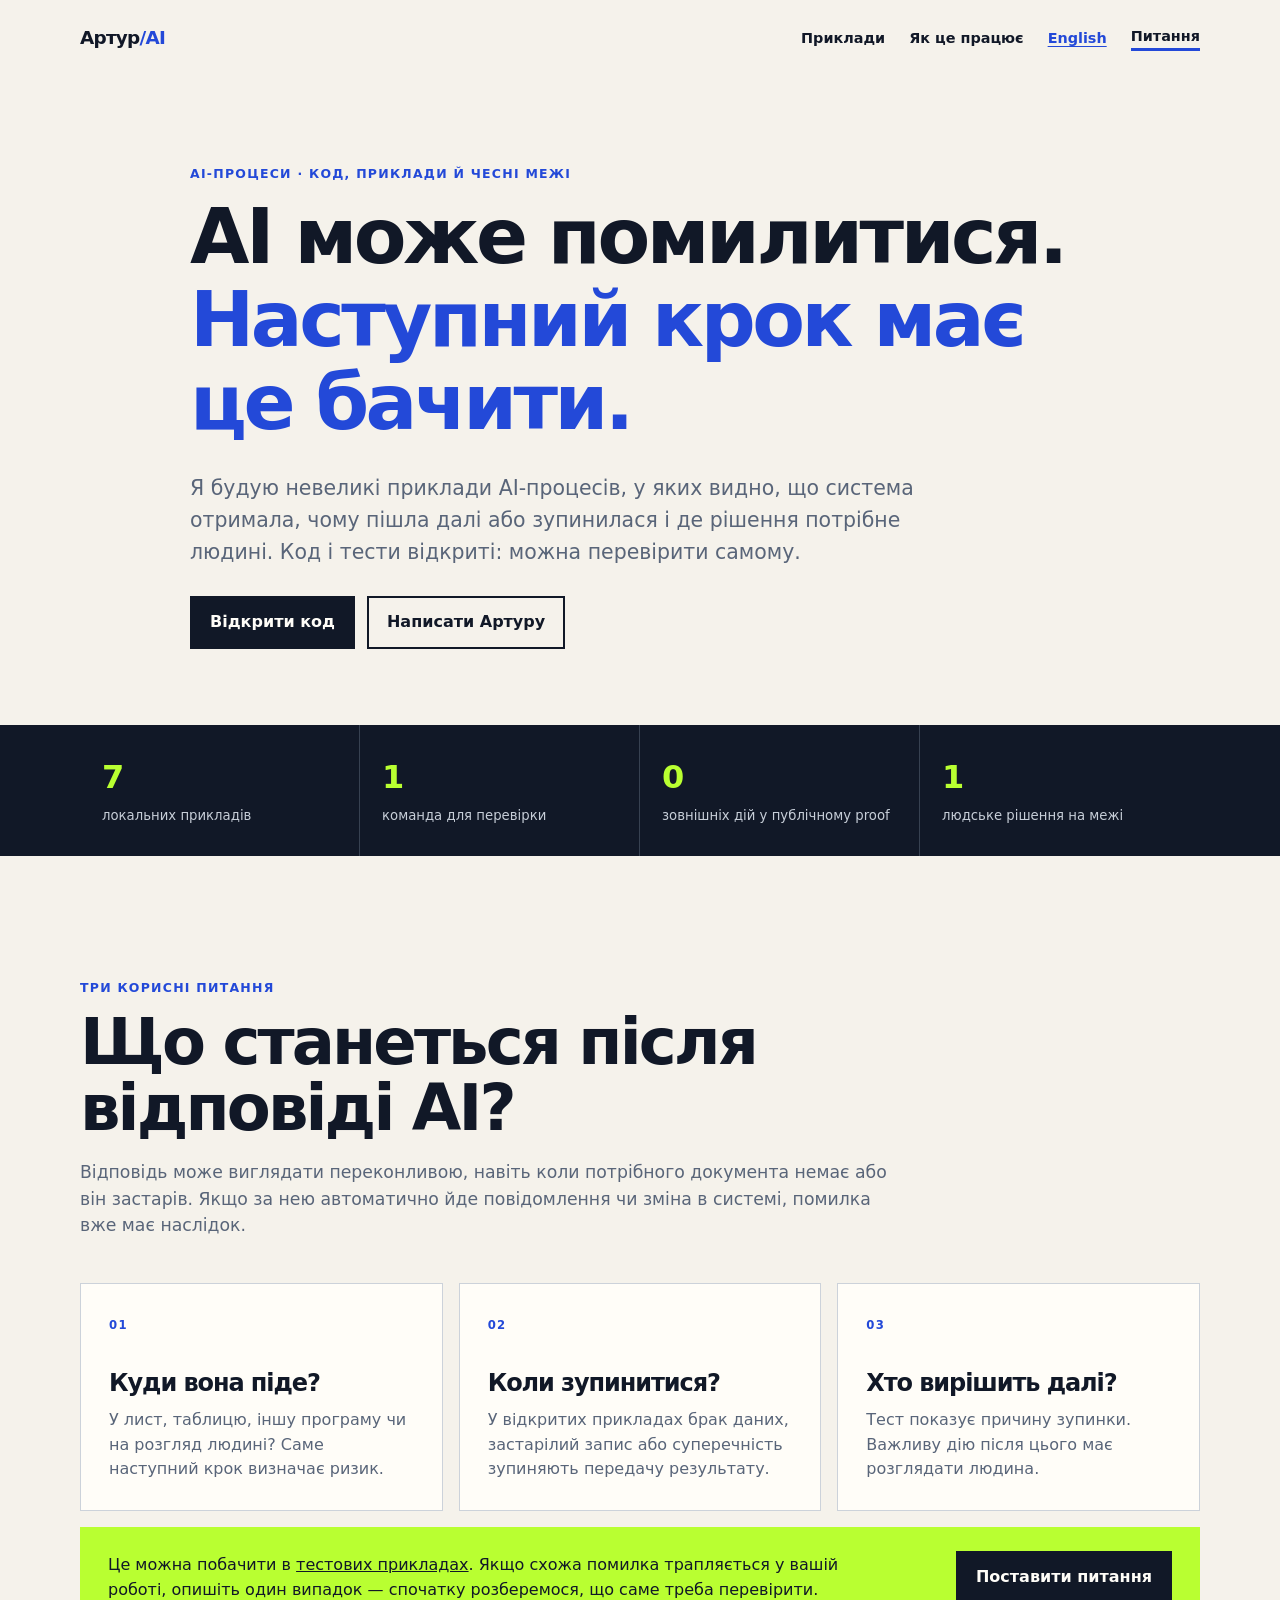
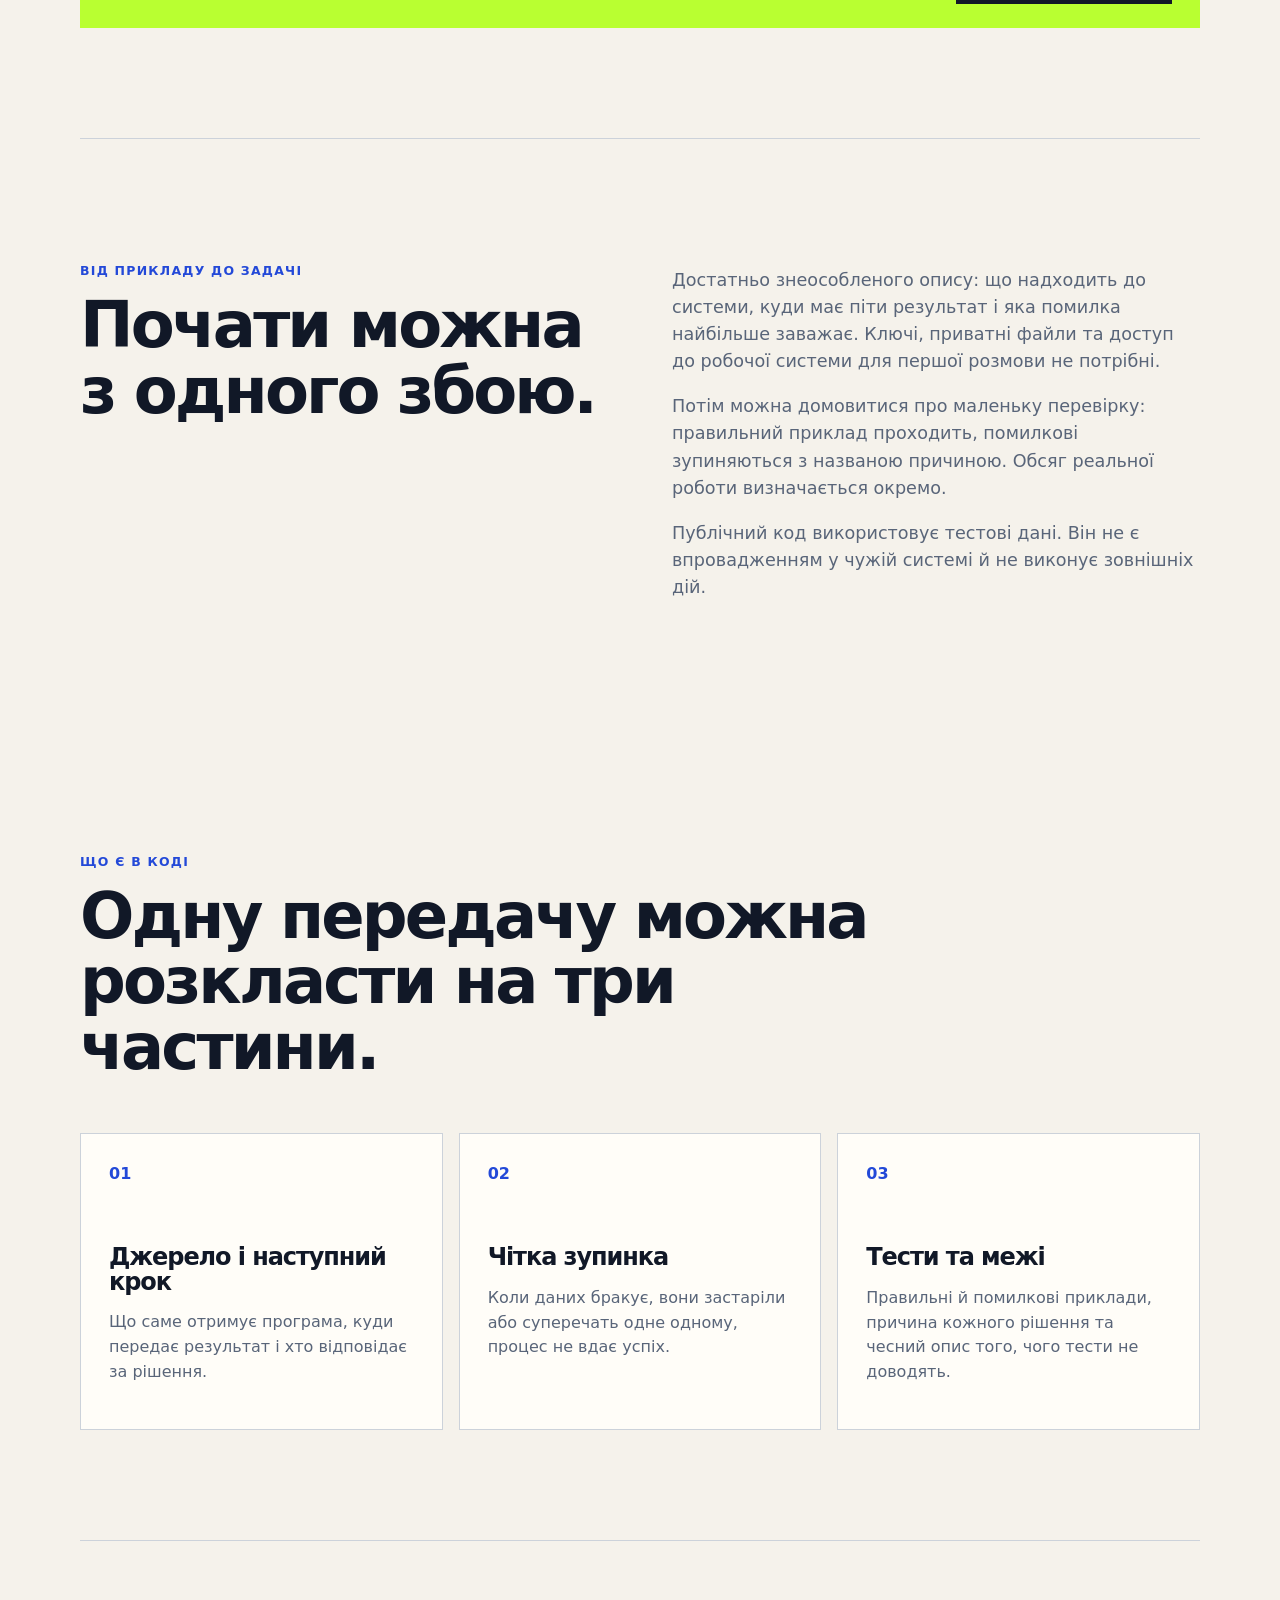
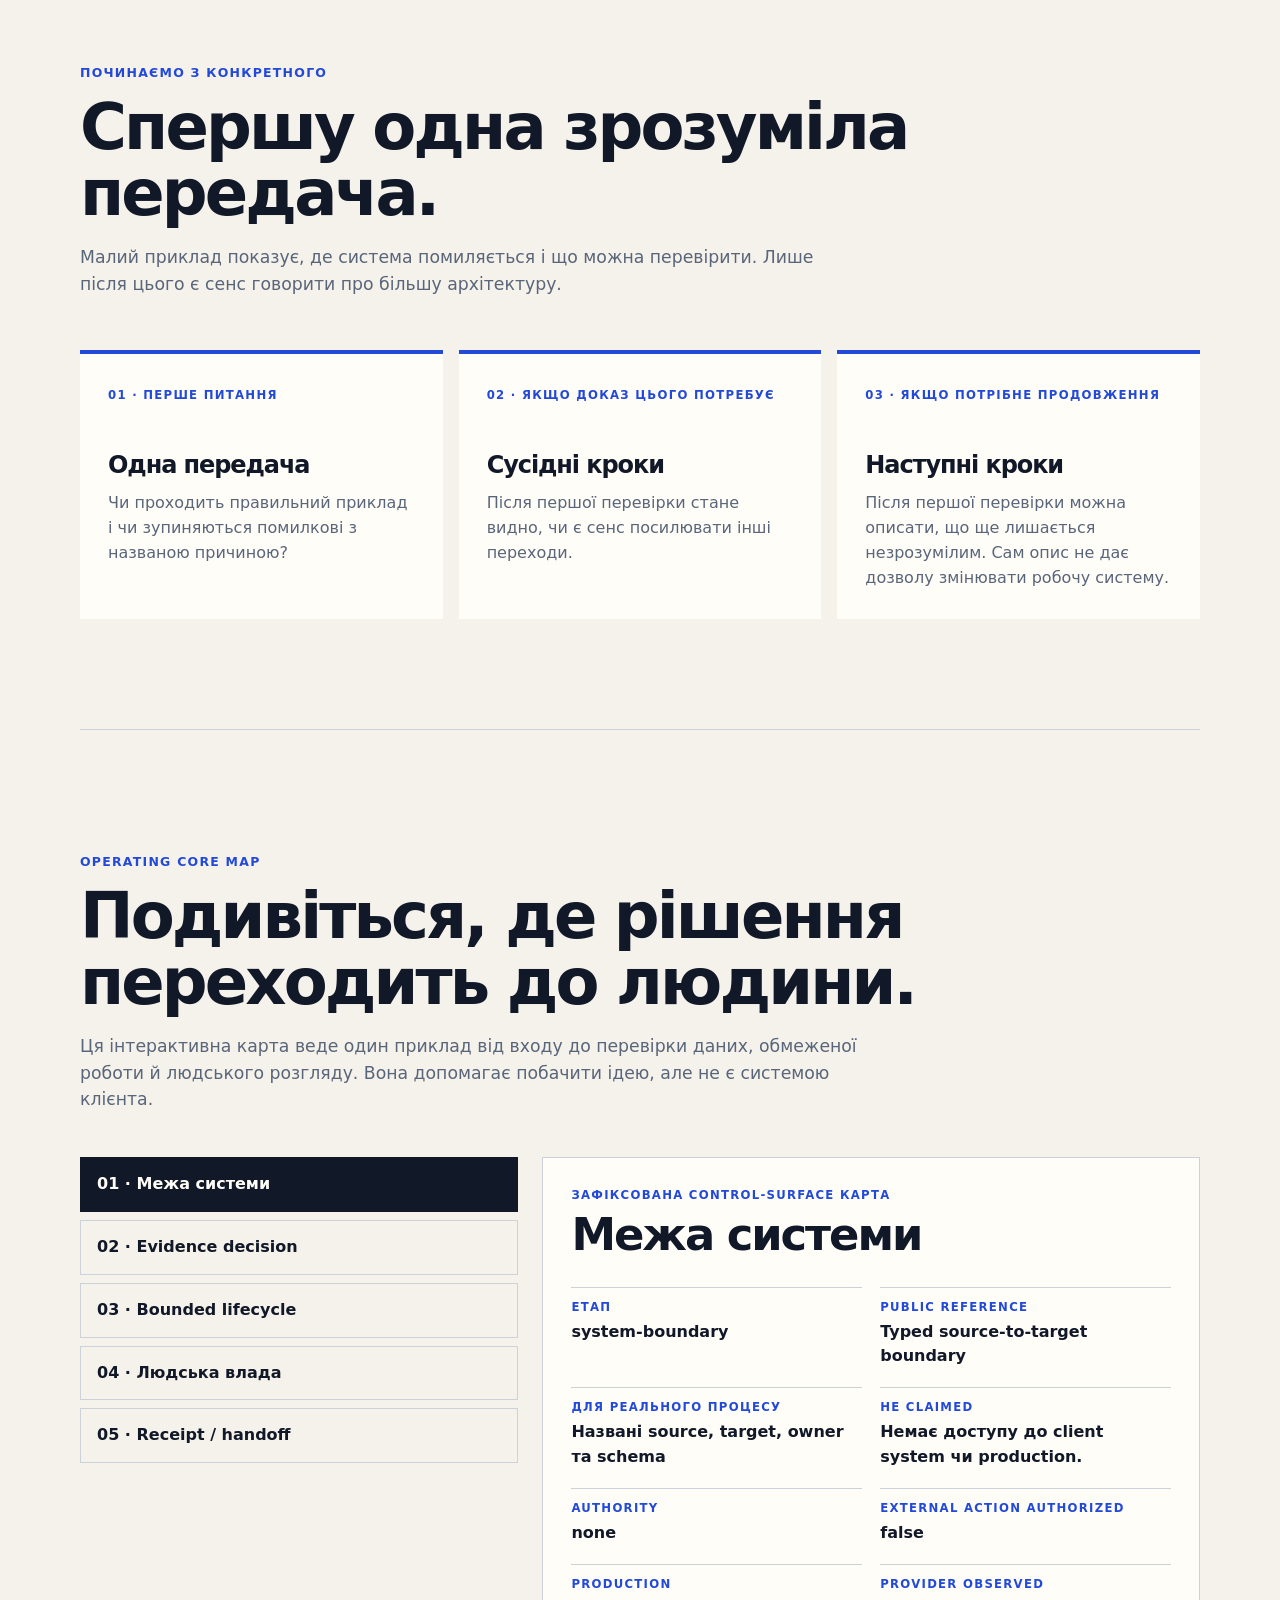
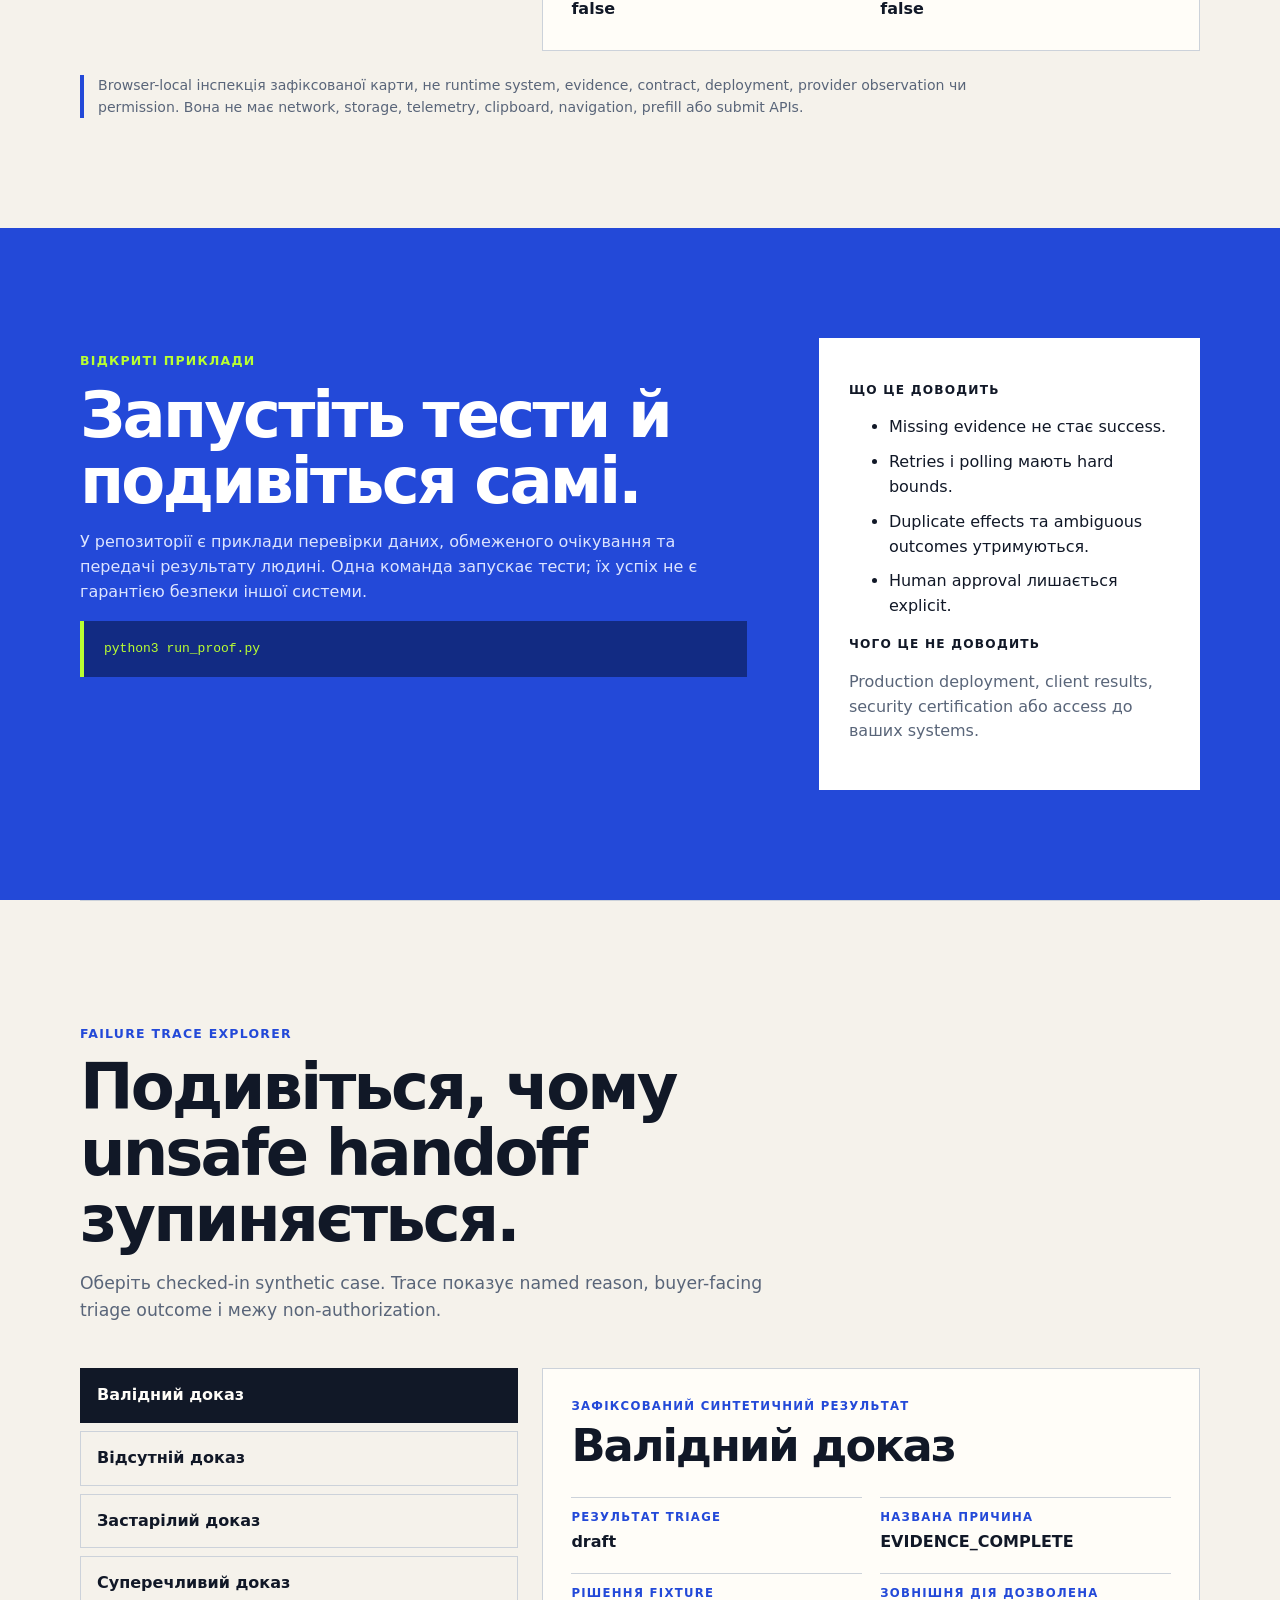
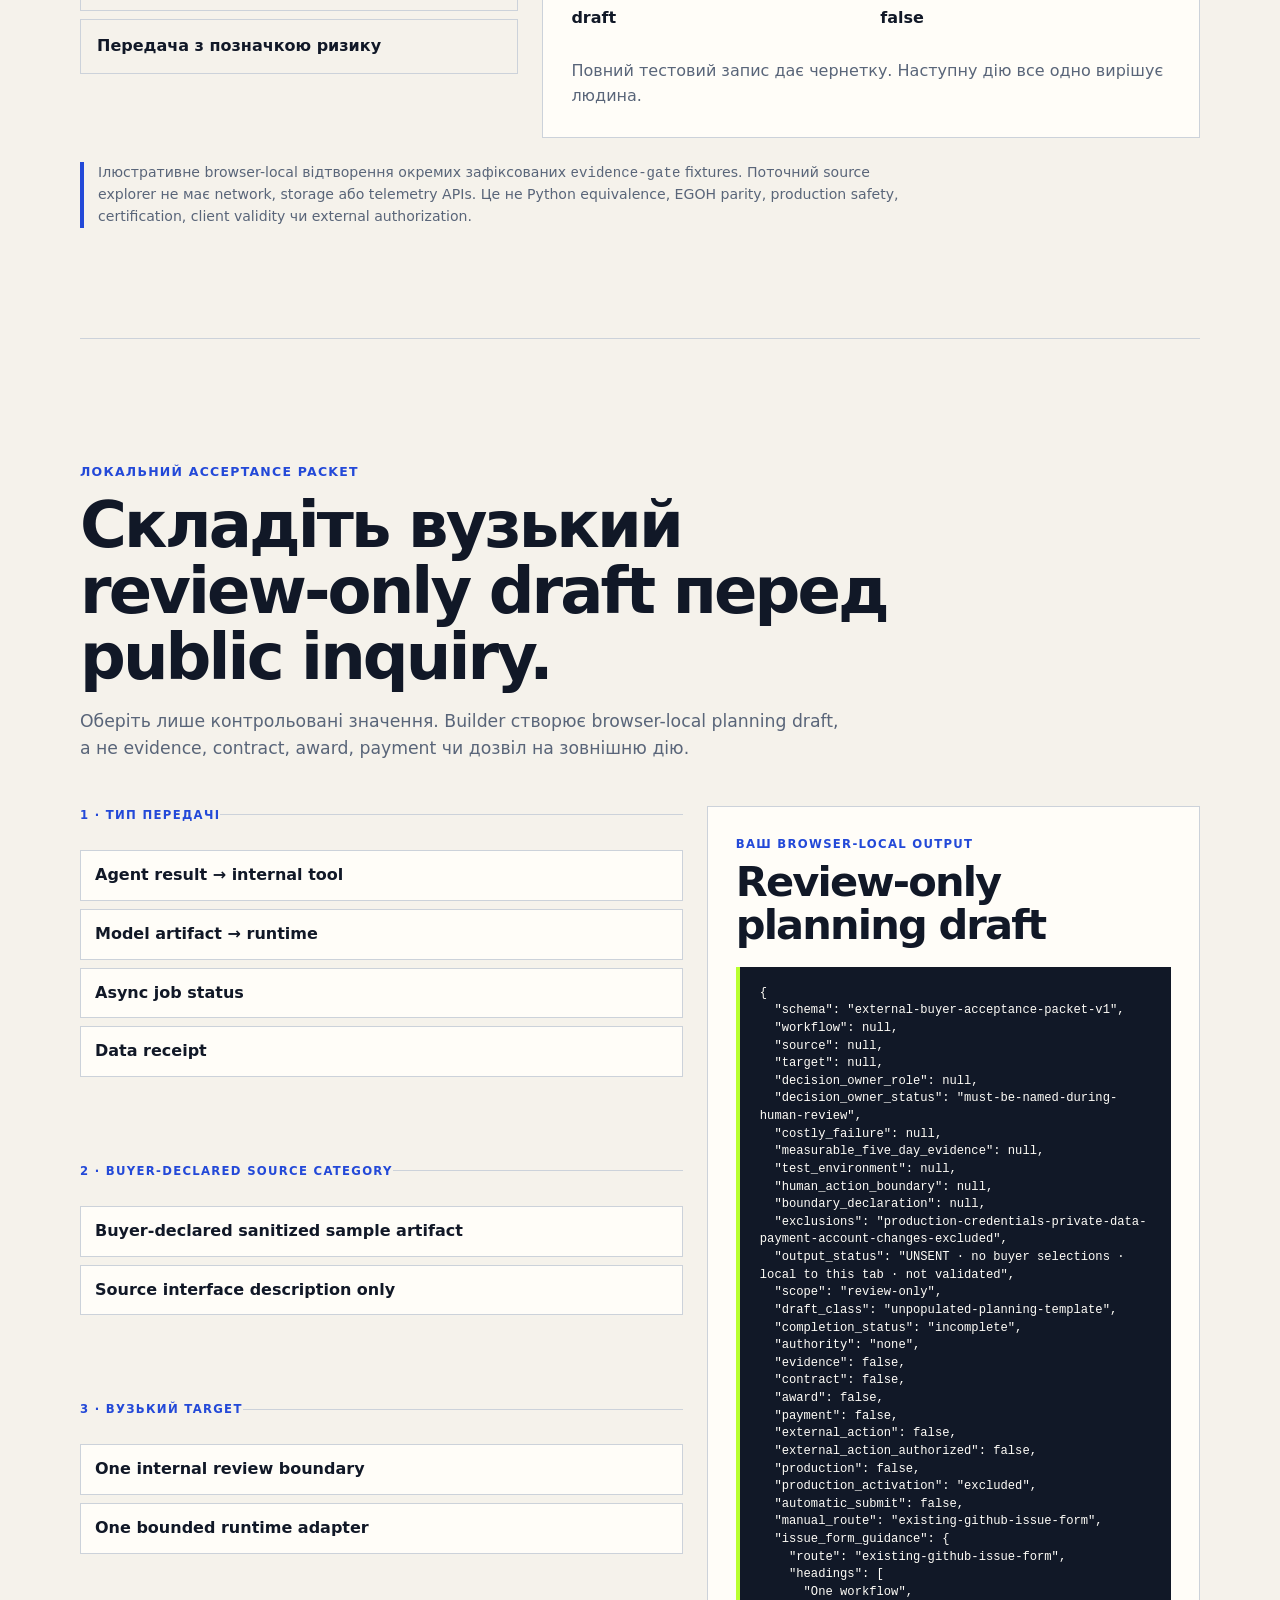
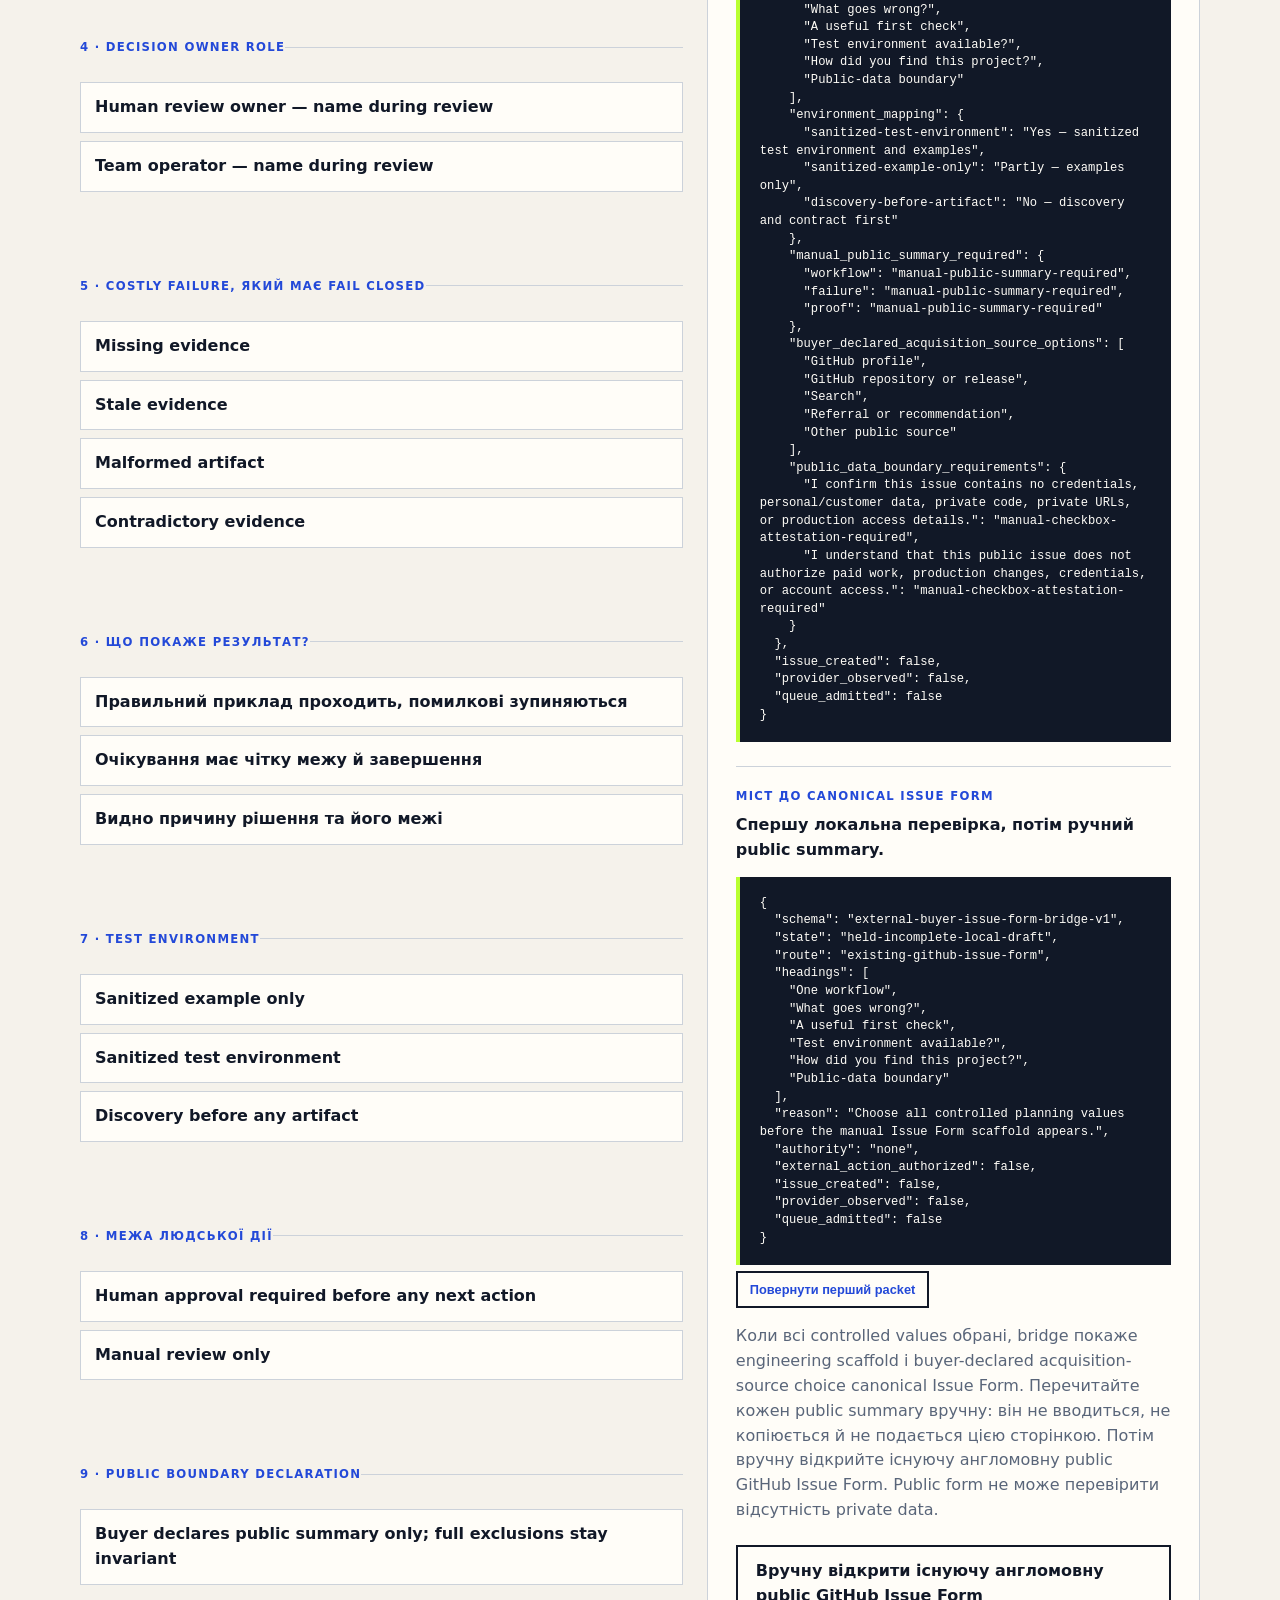
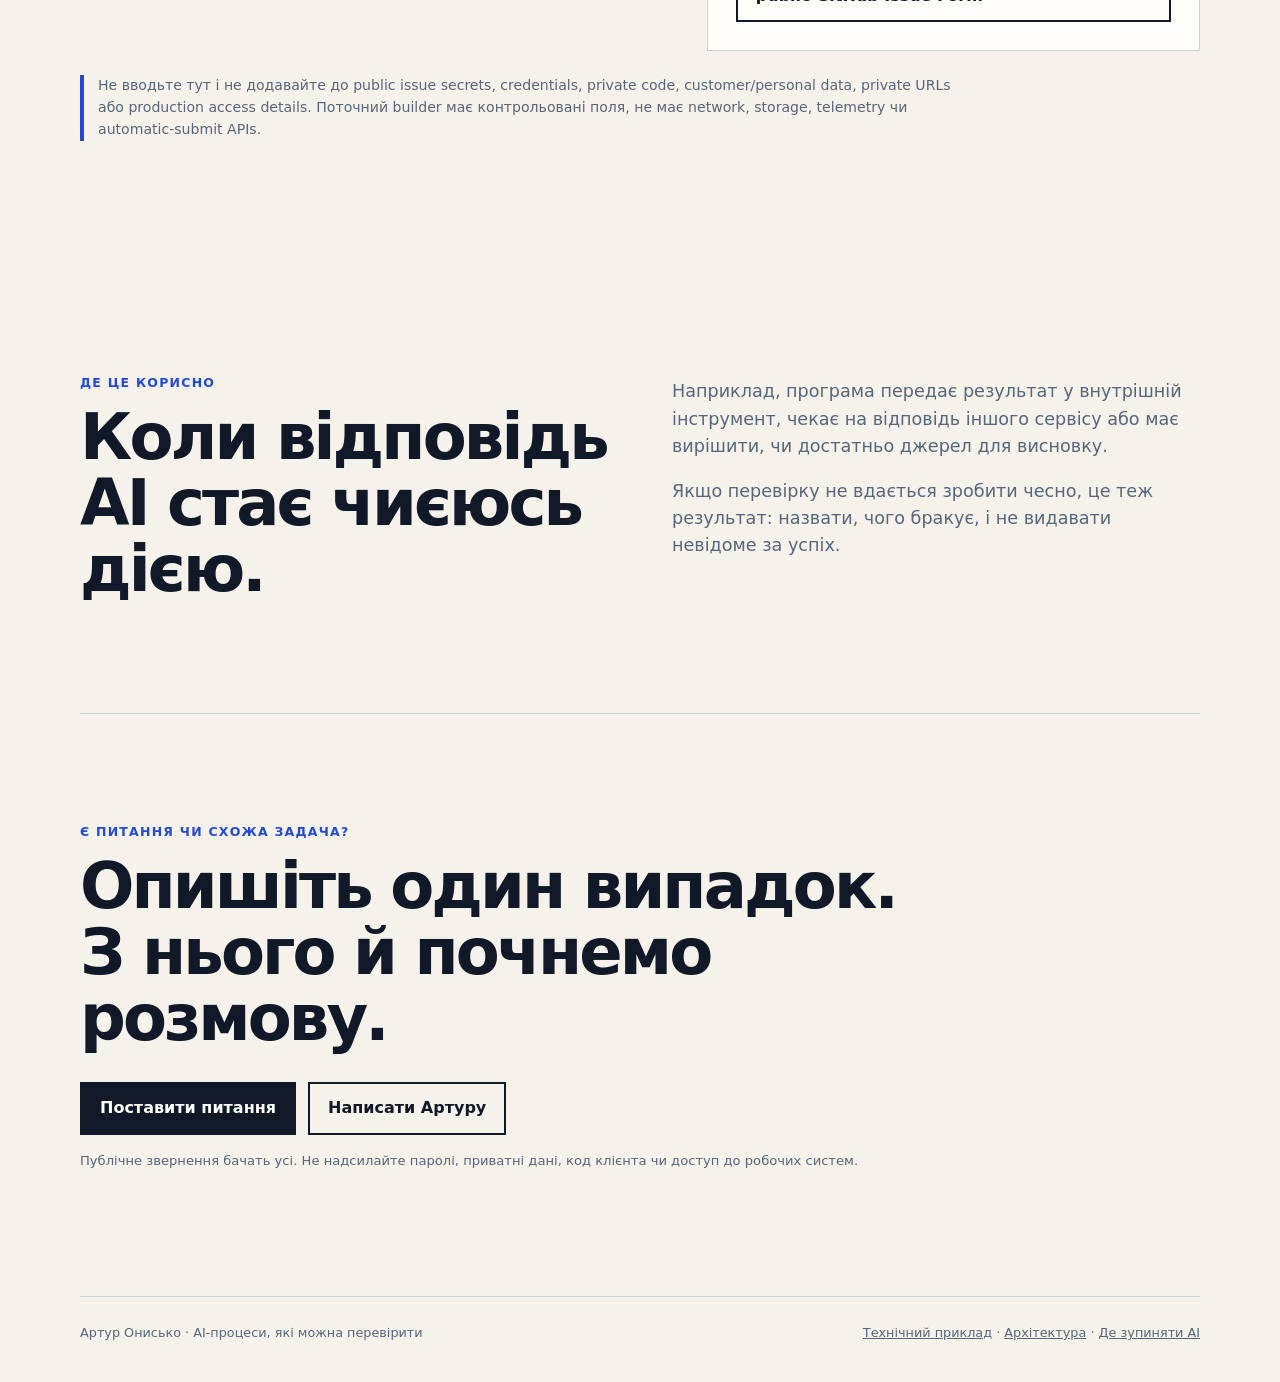
==== docs/index.html @ 74b75581 "Write the Ukrainian landing page for people" ====
<!doctype html>
<html lang="uk">
<head>
  <meta charset="utf-8">
  <meta name="viewport" content="width=device-width, initial-scale=1">
  <meta name="description" content="Відкриті приклади AI-процесів, які зупиняються на неповних даних і залишають важливе рішення людині.">
  <title>AI-процеси, які можна перевірити — Артур Онисько</title>
  <link rel="canonical" href="https://diadkoshmek.github.io/evidence-gated-agent-workflows/">
  <link rel="alternate" hreflang="uk" href="https://diadkoshmek.github.io/evidence-gated-agent-workflows/">
  <link rel="alternate" hreflang="en" href="https://diadkoshmek.github.io/evidence-gated-agent-workflows/en.html">
  <link rel="alternate" hreflang="x-default" href="https://diadkoshmek.github.io/evidence-gated-agent-workflows/en.html">
  <meta property="og:type" content="website">
  <meta property="og:site_name" content="Артур Онисько · нотатки про AI-процеси">
  <meta property="og:title" content="AI-процеси, які можна перевірити — Артур Онисько">
  <meta property="og:description" content="Відкриті приклади AI-процесів, які зупиняються на неповних даних і залишають важливе рішення людині.">
  <meta property="og:url" content="https://diadkoshmek.github.io/evidence-gated-agent-workflows/">
  <meta name="twitter:card" content="summary">
  <meta name="twitter:title" content="AI-процеси, які можна перевірити — Артур Онисько">
  <meta name="twitter:description" content="Відкриті приклади AI-процесів, які зупиняються на неповних даних і залишають важливе рішення людині.">
  <script type="application/ld+json">{"@context":"https://schema.org","@type":"WebPage","name":"AI-процеси, які можна перевірити","description":"Відкриті приклади AI-процесів, які зупиняються на неповних даних і залишають важливе рішення людині.","url":"https://diadkoshmek.github.io/evidence-gated-agent-workflows/","inLanguage":"uk","author":{"@type":"Person","name":"DiadkoShmek"}}</script>
  <link rel="stylesheet" href="styles.css">
  <script src="proof-experience.js" defer></script>
  <script src="intake-experience.js" defer></script>
  <script src="operating-core-experience.js" defer></script>
</head>
<body>
  <header class="nav shell">
    <a class="mark" href="#top" aria-label="На початок">Артур<span>/AI</span></a>
    <nav aria-label="Основна навігація">
      <a href="#proof">Приклади</a>
      <a href="architecture.html">Як це працює</a>
      <a class="language-link" href="en.html" lang="en">English</a>
      <a class="nav-cta" href="https://github.com/DiadkoShmek/evidence-gated-agent-workflows/issues/new?template=client-inquiry.yml">Питання</a>
    </nav>
  </header>

  <main id="top">
    <section class="hero shell">
      <p class="eyebrow">AI-процеси · код, приклади й чесні межі</p>
      <h1>AI може помилитися.<br><em>Наступний крок має це бачити.</em></h1>
      <p class="lede">Я будую невеликі приклади AI-процесів, у яких видно, що система отримала, чому пішла далі або зупинилася і де рішення потрібне людині. Код і тести відкриті: можна перевірити самому.</p>
      <div class="actions">
        <a class="button primary" href="https://github.com/DiadkoShmek/evidence-gated-agent-workflows">Відкрити код</a>
        <a class="button secondary" href="mailto:207617272+DiadkoShmek@users.noreply.github.com?subject=One%20broken%20AI%20handoff">Написати Артуру</a>
      </div>
    </section>

    <section class="signal">
      <div class="shell signal-grid">
        <div><strong>7</strong><span>локальних прикладів</span></div>
        <div><strong>1</strong><span>команда для перевірки</span></div>
        <div><strong>0</strong><span>зовнішніх дій у публічному proof</span></div>
        <div><strong>1</strong><span>людське рішення на межі</span></div>
      </div>
    </section>

    <section class="section shell decision-section" aria-labelledby="decision-title">
      <div class="decision-heading">
        <p class="eyebrow">Три корисні питання</p>
        <h2 id="decision-title">Що станеться після відповіді AI?</h2>
        <p>Відповідь може виглядати переконливою, навіть коли потрібного документа немає або він застарів. Якщо за нею автоматично йде повідомлення чи зміна в системі, помилка вже має наслідок.</p>
      </div>
      <div class="decision-grid">
        <article><span>01</span><h3>Куди вона піде?</h3><p>У лист, таблицю, іншу програму чи на розгляд людині? Саме наступний крок визначає ризик.</p></article>
        <article><span>02</span><h3>Коли зупинитися?</h3><p>У відкритих прикладах брак даних, застарілий запис або суперечність зупиняють передачу результату.</p></article>
        <article><span>03</span><h3>Хто вирішить далі?</h3><p>Тест показує причину зупинки. Важливу дію після цього має розглядати людина.</p></article>
      </div>
      <div class="decision-offer">
        <p>Це можна побачити в <a href="#proof">тестових прикладах</a>. Якщо схожа помилка трапляється у вашій роботі, опишіть один випадок — спочатку розберемося, що саме треба перевірити.</p>
        <a class="button primary" href="https://github.com/DiadkoShmek/evidence-gated-agent-workflows/issues/new?template=client-inquiry.yml">Поставити питання</a>
      </div>
    </section>

    <section class="section shell fit">
      <div><p class="eyebrow">Від прикладу до задачі</p><h2>Почати можна з одного збою.</h2></div>
      <div class="fit-copy">
        <p>Достатньо знеособленого опису: що надходить до системи, куди має піти результат і яка помилка найбільше заважає. Ключі, приватні файли та доступ до робочої системи для першої розмови не потрібні.</p>
        <p>Потім можна домовитися про маленьку перевірку: правильний приклад проходить, помилкові зупиняються з названою причиною. Обсяг реальної роботи визначається окремо.</p>
        <p>Публічний код використовує тестові дані. Він не є впровадженням у чужій системі й не виконує зовнішніх дій.</p>
      </div>
    </section>

    <section id="deliverables" class="section shell">
      <p class="eyebrow">Що є в коді</p><h2>Одну передачу можна розкласти на три частини.</h2>
      <div class="cards">
        <article><span>01</span><h3>Джерело і наступний крок</h3><p>Що саме отримує програма, куди передає результат і хто відповідає за рішення.</p></article>
        <article><span>02</span><h3>Чітка зупинка</h3><p>Коли даних бракує, вони застаріли або суперечать одне одному, процес не вдає успіх.</p></article>
        <article><span>03</span><h3>Тести та межі</h3><p>Правильні й помилкові приклади, причина кожного рішення та чесний опис того, чого тести не доводять.</p></article>
      </div>
    </section>

    <section class="section shell progression" aria-labelledby="progression-title">
      <div class="progression-heading"><p class="eyebrow">Починаємо з конкретного</p><h2 id="progression-title">Спершу одна зрозуміла передача.</h2><p>Малий приклад показує, де система помиляється і що можна перевірити. Лише після цього є сенс говорити про більшу архітектуру.</p></div>
      <ol class="progression-steps">
        <li><span>01 · перше питання</span><h3>Одна передача</h3><p>Чи проходить правильний приклад і чи зупиняються помилкові з названою причиною?</p></li>
        <li><span>02 · якщо доказ цього потребує</span><h3>Сусідні кроки</h3><p>Після першої перевірки стане видно, чи є сенс посилювати інші переходи.</p></li>
        <li><span>03 · якщо потрібне продовження</span><h3>Наступні кроки</h3><p>Після першої перевірки можна описати, що ще лишається незрозумілим. Сам опис не дає дозволу змінювати робочу систему.</p></li>
      </ol>
    </section>

    <section id="operating-core" class="section shell core-section" aria-labelledby="core-title">
      <div class="core-heading"><p class="eyebrow">Operating Core Map</p><h2 id="core-title">Подивіться, де рішення переходить до людини.</h2><p>Ця інтерактивна карта веде один приклад від входу до перевірки даних, обмеженої роботи й людського розгляду. Вона допомагає побачити ідею, але не є системою клієнта.</p></div>
      <div class="core-layout">
        <div class="core-controls" role="group" aria-label="Етапи operating core"><button class="core-control is-selected" type="button" data-core-stage="system-boundary" aria-pressed="true">01 · Межа системи</button><button class="core-control" type="button" data-core-stage="evidence-decision" aria-pressed="false">02 · Evidence decision</button><button class="core-control" type="button" data-core-stage="bounded-lifecycle" aria-pressed="false">03 · Bounded lifecycle</button><button class="core-control" type="button" data-core-stage="human-authority" aria-pressed="false">04 · Людська влада</button><button class="core-control" type="button" data-core-stage="receipt-handoff" aria-pressed="false">05 · Receipt / handoff</button></div>
        <article class="core-card" aria-live="polite" aria-atomic="true"><p class="trace-kicker">Зафіксована control-surface карта</p><h3 data-core-title>Межа системи</h3><dl class="core-details"><div><dt>Етап</dt><dd data-core-stage-id>system-boundary</dd></div><div><dt>Public reference</dt><dd data-core-reference>Typed source-to-target boundary</dd></div><div><dt>Для реального процесу</dt><dd data-core-buyer>Названі source, target, owner та schema</dd></div><div><dt>Не claimed</dt><dd data-core-limit>Немає доступу до client system чи production.</dd></div><div><dt>Authority</dt><dd data-core-authority>none</dd></div><div><dt>External action authorized</dt><dd data-core-external>false</dd></div><div><dt>Production</dt><dd data-core-production>false</dd></div><div><dt>Provider observed</dt><dd data-core-provider>false</dd></div></dl></article>
      </div>
      <p class="core-boundary">Browser-local інспекція зафіксованої карти, не runtime system, evidence, contract, deployment, provider observation чи permission. Вона не має network, storage, telemetry, clipboard, navigation, prefill або submit APIs.</p>
    </section>

    <section id="proof" class="section proof-section">
      <div class="shell proof-grid">
        <div><p class="eyebrow">Відкриті приклади</p><h2>Запустіть тести й подивіться самі.</h2><p>У репозиторії є приклади перевірки даних, обмеженого очікування та передачі результату людині. Одна команда запускає тести; їх успіх не є гарантією безпеки іншої системи.</p><pre><code>python3 run_proof.py</code></pre></div>
        <aside><p class="aside-label">Що це доводить</p><ul><li>Missing evidence не стає success.</li><li>Retries і polling мають hard bounds.</li><li>Duplicate effects та ambiguous outcomes утримуються.</li><li>Human approval лишається explicit.</li></ul><p class="aside-label">Чого це не доводить</p><p>Production deployment, client results, security certification або access до ваших systems.</p></aside>
      </div>
    </section>

    <section id="failure-traces" class="section shell trace-section" aria-labelledby="trace-title">
      <div class="trace-heading"><p class="eyebrow">Failure trace explorer</p><h2 id="trace-title">Подивіться, чому unsafe handoff зупиняється.</h2><p>Оберіть checked-in synthetic case. Trace показує named reason, buyer-facing triage outcome і межу non-authorization.</p></div>
      <div class="trace-layout">
        <div class="trace-controls" role="group" aria-label="Синтетичні сценарії failure trace">
          <button class="trace-control is-selected" type="button" data-trace-scenario="clean" aria-pressed="true">Валідний доказ</button>
          <button class="trace-control" type="button" data-trace-scenario="missing" aria-pressed="false">Відсутній доказ</button>
          <button class="trace-control" type="button" data-trace-scenario="stale" aria-pressed="false">Застарілий доказ</button>
          <button class="trace-control" type="button" data-trace-scenario="conflict" aria-pressed="false">Суперечливий доказ</button>
          <button class="trace-control" type="button" data-trace-scenario="risk" aria-pressed="false">Передача з позначкою ризику</button>
        </div>
        <article class="trace-card" aria-live="polite" aria-atomic="true"><p class="trace-kicker">Зафіксований синтетичний результат</p><h3 data-trace-title>Валідний доказ</h3><dl class="trace-details"><div><dt>Результат triage</dt><dd data-trace-outcome>draft</dd></div><div><dt>Названа причина</dt><dd data-trace-reason>EVIDENCE_COMPLETE</dd></div><div><dt>Рішення fixture</dt><dd data-trace-decision>draft</dd></div><div><dt>Зовнішня дія дозволена</dt><dd data-trace-authorized>false</dd></div></dl><p class="trace-explanation" data-trace-explanation>Повний синтетичний доказ може дати draft; будь-яку наступну дію все одно вирішує людина.</p></article>
      </div>
      <p class="trace-boundary">Ілюстративне browser-local відтворення окремих зафіксованих <code>evidence-gate</code> fixtures. Поточний source explorer не має network, storage або telemetry APIs. Це не Python equivalence, EGOH parity, production safety, certification, client validity чи external authorization.</p>
    </section>

    <section id="intake" class="section shell intake-section" aria-labelledby="intake-title">
      <div class="intake-heading"><p class="eyebrow">Локальний acceptance packet</p><h2 id="intake-title">Складіть вузький review-only draft перед public inquiry.</h2><p>Оберіть лише контрольовані значення. Builder створює browser-local planning draft, а не evidence, contract, award, payment чи дозвіл на зовнішню дію.</p></div>
      <div class="intake-layout">
        <div class="intake-choices" aria-label="Параметри acceptance packet">
          <fieldset><legend>1 · Тип передачі</legend><div class="choice-grid"><button class="intake-choice" type="button" data-intake-field="workflow" data-intake-value="agent-result-to-internal-tool" aria-pressed="false">Agent result → internal tool</button><button class="intake-choice" type="button" data-intake-field="workflow" data-intake-value="model-artifact-to-runtime" aria-pressed="false">Model artifact → runtime</button><button class="intake-choice" type="button" data-intake-field="workflow" data-intake-value="async-job-status" aria-pressed="false">Async job status</button><button class="intake-choice" type="button" data-intake-field="workflow" data-intake-value="data-receipt" aria-pressed="false">Data receipt</button></div></fieldset>
          <fieldset><legend>2 · Buyer-declared source category</legend><div class="choice-grid"><button class="intake-choice" type="button" data-intake-field="source" data-intake-value="buyer-declared-sanitized-sample-artifact" aria-pressed="false">Buyer-declared sanitized sample artifact</button><button class="intake-choice" type="button" data-intake-field="source" data-intake-value="source-interface-description-only" aria-pressed="false">Source interface description only</button></div></fieldset>
          <fieldset><legend>3 · Вузький target</legend><div class="choice-grid"><button class="intake-choice" type="button" data-intake-field="target" data-intake-value="one-internal-review-boundary" aria-pressed="false">One internal review boundary</button><button class="intake-choice" type="button" data-intake-field="target" data-intake-value="one-bounded-runtime-adapter" aria-pressed="false">One bounded runtime adapter</button></div></fieldset>
          <fieldset><legend>4 · Decision owner role</legend><div class="choice-grid"><button class="intake-choice" type="button" data-intake-field="decision_owner_role" data-intake-value="human-review-owner-to-be-named" aria-pressed="false">Human review owner — name during review</button><button class="intake-choice" type="button" data-intake-field="decision_owner_role" data-intake-value="team-operator-to-be-named" aria-pressed="false">Team operator — name during review</button></div></fieldset>
          <fieldset><legend>5 · Costly failure, який має fail closed</legend><div class="choice-grid"><button class="intake-choice" type="button" data-intake-field="costly_failure" data-intake-value="missing-evidence" aria-pressed="false">Missing evidence</button><button class="intake-choice" type="button" data-intake-field="costly_failure" data-intake-value="stale-evidence" aria-pressed="false">Stale evidence</button><button class="intake-choice" type="button" data-intake-field="costly_failure" data-intake-value="malformed-artifact" aria-pressed="false">Malformed artifact</button><button class="intake-choice" type="button" data-intake-field="costly_failure" data-intake-value="contradictory-evidence" aria-pressed="false">Contradictory evidence</button></div></fieldset>
          <fieldset><legend>6 · Що покаже результат?</legend><div class="choice-grid"><button class="intake-choice" type="button" data-intake-field="five_day_evidence" data-intake-value="valid-fixture-plus-hostile-fail-closed" aria-pressed="false">Правильний приклад проходить, помилкові зупиняються</button><button class="intake-choice" type="button" data-intake-field="five_day_evidence" data-intake-value="bounded-polling-terminal-state" aria-pressed="false">Очікування має чітку межу й завершення</button><button class="intake-choice" type="button" data-intake-field="five_day_evidence" data-intake-value="decision-trace-known-limits" aria-pressed="false">Видно причину рішення та його межі</button></div></fieldset>
          <fieldset><legend>7 · Test environment</legend><div class="choice-grid"><button class="intake-choice" type="button" data-intake-field="test_environment" data-intake-value="sanitized-example-only" aria-pressed="false">Sanitized example only</button><button class="intake-choice" type="button" data-intake-field="test_environment" data-intake-value="sanitized-test-environment" aria-pressed="false">Sanitized test environment</button><button class="intake-choice" type="button" data-intake-field="test_environment" data-intake-value="discovery-before-artifact" aria-pressed="false">Discovery before any artifact</button></div></fieldset>
          <fieldset><legend>8 · Межа людської дії</legend><div class="choice-grid"><button class="intake-choice" type="button" data-intake-field="human_action_boundary" data-intake-value="human-approval-required-before-any-next-action" aria-pressed="false">Human approval required before any next action</button><button class="intake-choice" type="button" data-intake-field="human_action_boundary" data-intake-value="manual-review-only" aria-pressed="false">Manual review only</button></div></fieldset>
          <fieldset><legend>9 · Public boundary declaration</legend><div class="choice-grid"><button class="intake-choice" type="button" data-intake-field="boundary_declaration" data-intake-value="buyer-declares-public-summary-only" aria-pressed="false">Buyer declares public summary only; full exclusions stay invariant</button></div></fieldset>
        </div>
        <article class="intake-card" aria-live="polite" aria-atomic="true"><p class="trace-kicker">Ваш browser-local output</p><h3>Review-only planning draft</h3><pre class="intake-packet" data-intake-packet>{
  "schema": "external-buyer-acceptance-packet-v1",
  "workflow": null,
  "source": null,
  "target": null,
  "decision_owner_role": null,
  "decision_owner_status": "must-be-named-during-human-review",
  "costly_failure": null,
  "measurable_five_day_evidence": null,
  "test_environment": null,
  "human_action_boundary": null,
  "boundary_declaration": null,
  "exclusions": "production-credentials-private-data-payment-account-changes-excluded",
  "output_status": "UNSENT · no buyer selections · local to this tab · not validated",
  "scope": "review-only",
  "draft_class": "unpopulated-planning-template",
  "completion_status": "incomplete",
  "authority": "none",
  "evidence": false,
  "contract": false,
  "award": false,
  "payment": false,
  "external_action": false,
  "external_action_authorized": false,
  "production": false,
  "production_activation": "excluded",
  "automatic_submit": false,
  "manual_route": "existing-github-issue-form"
}</pre><div class="issue-form-bridge" aria-label="Міст до public Issue Form"><p class="trace-kicker">Міст до canonical Issue Form</p><h4>Спершу локальна перевірка, потім ручний public summary.</h4><pre data-issue-form-bridge>{
  "state": "held-incomplete-local-draft",
  "authority": "none",
  "external_action_authorized": false
}</pre></div><button class="button reset" type="button" data-intake-reset>Повернути перший packet</button><p>Коли всі controlled values обрані, bridge покаже engineering scaffold і buyer-declared acquisition-source choice canonical Issue Form. Перечитайте кожен public summary вручну: він не вводиться, не копіюється й не подається цією сторінкою. Потім вручну відкрийте існуючу англомовну public GitHub Issue Form. Public form не може перевірити відсутність private data.</p><a class="button secondary" href="https://github.com/DiadkoShmek/evidence-gated-agent-workflows/issues/new?template=client-inquiry.yml">Вручну відкрити існуючу англомовну public GitHub Issue Form</a></article>
      </div>
      <p class="intake-boundary">Не вводьте тут і не додавайте до public issue secrets, credentials, private code, customer/personal data, private URLs або production access details. Поточний builder має контрольовані поля, не має network, storage, telemetry чи automatic-submit APIs.</p>
    </section>

    <section class="section shell fit"><div><p class="eyebrow">Де це корисно</p><h2>Коли відповідь AI стає чиєюсь дією.</h2></div><div class="fit-copy"><p>Наприклад, програма передає результат у внутрішній інструмент, чекає на відповідь іншого сервісу або має вирішити, чи достатньо джерел для висновку.</p><p>Якщо перевірку не вдається зробити чесно, це теж результат: назвати, чого бракує, і не видавати невідоме за успіх.</p></div></section>
    <section class="closing shell"><p class="eyebrow">Є питання чи схожа задача?</p><h2>Опишіть один випадок. З нього й почнемо розмову.</h2><div class="actions"><a class="button primary" href="https://github.com/DiadkoShmek/evidence-gated-agent-workflows/issues/new?template=client-inquiry.yml">Поставити питання</a><a class="button secondary" href="mailto:207617272+DiadkoShmek@users.noreply.github.com?subject=One%20broken%20AI%20handoff">Написати Артуру</a></div><p class="micro">Публічне звернення бачать усі. Не надсилайте паролі, приватні дані, код клієнта чи доступ до робочих систем.</p></section>
  </main>
  <footer class="shell"><span>Артур Онисько · AI-процеси, які можна перевірити</span><span><a href="case-study.html">Технічний приклад</a> · <a href="architecture.html">Архітектура</a> · <a href="ai-systems-sprint.html">Де зупиняти AI</a></span></footer>
</body>
</html>
---- docs/styles.css ----
:root {
  --ink: #111827;
  --muted: #596579;
  --paper: #f5f2eb;
  --white: #fffdf8;
  --acid: #b9ff31;
  --line: #ccd2da;
  --blue: #2349d8;
}

* { box-sizing: border-box; }
html { scroll-behavior: smooth; }
body {
  margin: 0;
  color: var(--ink);
  background: var(--paper);
  font-family: Inter, ui-sans-serif, system-ui, -apple-system, BlinkMacSystemFont, "Segoe UI", sans-serif;
  line-height: 1.55;
}
a { color: inherit; }
.shell { width: min(1120px, calc(100% - 40px)); margin-inline: auto; }
.nav { min-height: 76px; display: flex; align-items: center; justify-content: space-between; gap: 24px; }
.mark { font-weight: 800; letter-spacing: -.04em; text-decoration: none; font-size: 1.15rem; }
.mark span { color: var(--blue); }
nav { display: flex; align-items: center; gap: 24px; font-size: .9rem; font-weight: 600; }
nav a { text-decoration: none; }
.language-link { color: var(--blue); text-decoration: underline; text-underline-offset: 3px; }
.nav-cta { border-bottom: 3px solid var(--blue); }

.hero { padding: 76px 0 76px; max-width: 900px; }
.eyebrow { color: var(--blue); font-size: .78rem; font-weight: 750; letter-spacing: .1em; text-transform: uppercase; }
h1, h2, h3 { line-height: 1.03; letter-spacing: -.045em; margin: 0; }
h1 { font-size: clamp(3rem, 6vw, 5.2rem); line-height: 1.08; max-width: 900px; }
h1 em { font-style: normal; color: var(--blue); }
h2 { font-size: clamp(2.1rem, 5vw, 4.25rem); max-width: 840px; }
h3 { font-size: 1.5rem; }
.lede { max-width: 760px; color: var(--muted); font-size: clamp(1.08rem, 1.8vw, 1.28rem); margin: 28px 0; }
.actions { display: flex; flex-wrap: wrap; gap: 12px; }
.button { display: inline-block; padding: 12px 18px; border: 2px solid var(--ink); font-weight: 700; text-decoration: none; }
.primary { background: var(--ink); color: var(--white); }
.primary:hover, .primary:focus { background: var(--blue); border-color: var(--blue); }
.secondary { background: transparent; }
.micro { color: var(--muted); font-size: .82rem; margin-top: 16px; }

.signal { background: var(--ink); color: var(--white); }
.signal-grid { display: grid; grid-template-columns: repeat(4, 1fr); }
.signal-grid div { padding: 28px 22px; border-right: 1px solid #374151; }
.signal-grid div:last-child { border: 0; }
.signal strong { display: block; color: var(--acid); font-size: 2rem; }
.signal span { color: #c7ced8; font-size: .83rem; }

.section { padding-block: 110px; }
.decision-section { border-bottom: 1px solid var(--line); }
.decision-heading > p:last-child { color: var(--muted); font-size: 1.08rem; max-width: 820px; }
.decision-grid { display: grid; grid-template-columns: repeat(3, 1fr); gap: 16px; margin-top: 44px; }
.decision-grid article { background: var(--white); border: 1px solid var(--line); padding: 28px; }
.decision-grid span { color: var(--blue); font-size: .73rem; font-weight: 900; letter-spacing: .11em; text-transform: uppercase; }
.decision-grid h3 { margin: 34px 0 12px; }
.decision-grid p { color: var(--muted); margin: 0; }
.decision-offer { align-items: center; background: var(--acid); display: flex; gap: 32px; justify-content: space-between; margin-top: 16px; padding: 24px 28px; }
.decision-offer p { margin: 0; max-width: 780px; }
.decision-offer .button { flex: 0 0 auto; }
.cards { display: grid; grid-template-columns: repeat(3, 1fr); gap: 16px; margin-top: 52px; }
.cards article { min-height: 270px; background: var(--white); border: 1px solid var(--line); padding: 28px; }
.cards article > span { color: var(--blue); font-weight: 900; }
.cards h3 { margin-top: 58px; }
.cards p, .proof-section p, .fit-copy { color: var(--muted); }

.progression { border-top: 1px solid var(--line); }
.progression-heading > p:last-child { color: var(--muted); font-size: 1.08rem; max-width: 760px; }
.progression-steps { display: grid; grid-template-columns: repeat(3, 1fr); gap: 16px; list-style: none; margin: 52px 0 0; padding: 0; }
.progression-steps li { background: var(--white); border-top: 4px solid var(--blue); padding: 28px; }
.progression-steps span { color: var(--blue); font-size: .73rem; font-weight: 900; letter-spacing: .11em; text-transform: uppercase; }
.progression-steps h3 { margin: 46px 0 14px; }
.progression-steps p { color: var(--muted); margin: 0; }

.core-section { border-top: 1px solid var(--line); }
.core-heading > p:last-child { color: var(--muted); font-size: 1.08rem; max-width: 780px; }
.core-layout { display: grid; grid-template-columns: .8fr 1.2fr; gap: 24px; margin-top: 44px; }
.core-controls { display: grid; align-content: start; gap: 8px; }
.core-control { appearance: none; width: 100%; background: transparent; border: 1px solid var(--line); color: var(--ink); cursor: pointer; font: inherit; font-weight: 800; padding: 14px 16px; text-align: left; }
.core-control:hover, .core-control:focus-visible { border-color: var(--blue); outline: 3px solid color-mix(in srgb, var(--blue) 20%, transparent); outline-offset: 2px; }
.core-control.is-selected { background: var(--ink); border-color: var(--ink); color: var(--white); }
.core-card { background: var(--white); border: 1px solid var(--line); padding: 28px; }
.core-card h3 { font-size: clamp(1.9rem, 4vw, 2.8rem); margin: 8px 0 28px; }
.core-details { display: grid; grid-template-columns: repeat(2, minmax(0, 1fr)); gap: 18px; margin: 0; }
.core-details div { border-top: 1px solid var(--line); padding-top: 10px; }
.core-details dt { color: var(--blue); font-size: .73rem; font-weight: 900; letter-spacing: .11em; text-transform: uppercase; }
.core-details dd { font-weight: 800; margin: 4px 0 0; overflow-wrap: anywhere; }
.core-boundary { border-left: 4px solid var(--blue); color: var(--muted); font-size: .88rem; margin: 24px 0 0; max-width: 890px; padding-left: 14px; }

.proof-section { background: var(--blue); color: white; }
.proof-grid { display: grid; grid-template-columns: 1.4fr .8fr; gap: 72px; align-items: start; }
.proof-section .eyebrow { color: var(--acid); }
.proof-section p { color: #dce4ff; max-width: 680px; }
pre { padding: 18px 20px; background: #122b83; color: var(--acid); overflow-x: auto; border-left: 4px solid var(--acid); }
aside { background: white; color: var(--ink); padding: 30px; }
aside p { color: var(--muted) !important; }
.aside-label { color: var(--ink) !important; font-weight: 900; text-transform: uppercase; font-size: .76rem; letter-spacing: .1em; }
aside li { margin: 10px 0; }

.trace-section { border-top: 1px solid var(--line); }
.trace-heading > p:last-child { color: var(--muted); font-size: 1.08rem; max-width: 700px; }
.trace-layout { display: grid; grid-template-columns: .8fr 1.2fr; gap: 24px; margin-top: 44px; }
.trace-controls { display: grid; align-content: start; gap: 8px; }
.trace-control { appearance: none; width: 100%; background: transparent; border: 1px solid var(--line); color: var(--ink); cursor: pointer; font: inherit; font-weight: 800; padding: 14px 16px; text-align: left; }
.trace-control:hover, .trace-control:focus-visible { border-color: var(--blue); outline: 3px solid color-mix(in srgb, var(--blue) 20%, transparent); outline-offset: 2px; }
.trace-control.is-selected { background: var(--ink); border-color: var(--ink); color: var(--white); }
.trace-card { background: var(--white); border: 1px solid var(--line); padding: 28px; }
.trace-card h3 { font-size: clamp(1.9rem, 4vw, 2.8rem); margin: 8px 0 28px; }
.trace-kicker, .trace-details dt { color: var(--blue); font-size: .73rem; font-weight: 900; letter-spacing: .11em; margin: 0; text-transform: uppercase; }
.trace-details { display: grid; grid-template-columns: repeat(2, minmax(0, 1fr)); gap: 18px; margin: 0; }
.trace-details div { border-top: 1px solid var(--line); padding-top: 10px; }
.trace-details dd { font-weight: 800; margin: 4px 0 0; overflow-wrap: anywhere; }
.trace-explanation { color: var(--muted); margin: 28px 0 0; }
.trace-boundary { border-left: 4px solid var(--blue); color: var(--muted); font-size: .88rem; margin: 24px 0 0; max-width: 830px; padding-left: 14px; }

.intake-section { border-top: 1px solid var(--line); }
.intake-heading > p:last-child { color: var(--muted); font-size: 1.08rem; max-width: 760px; }
.intake-layout { display: grid; grid-template-columns: 1.1fr .9fr; gap: 24px; margin-top: 44px; }
.intake-choices { display: grid; gap: 18px; }
.intake-choices fieldset { border: 0; border-top: 1px solid var(--line); margin: 0; padding: 14px 0 0; }
.intake-choices legend { color: var(--blue); font-size: .73rem; font-weight: 900; letter-spacing: .11em; padding: 0; text-transform: uppercase; }
.choice-grid { display: grid; gap: 8px; margin-top: 12px; }
.intake-choice { appearance: none; background: var(--white); border: 1px solid var(--line); color: var(--ink); cursor: pointer; font: inherit; font-weight: 750; padding: 12px 14px; text-align: left; }
.intake-choice:hover, .intake-choice:focus-visible { border-color: var(--blue); outline: 3px solid color-mix(in srgb, var(--blue) 20%, transparent); outline-offset: 2px; }
.intake-choice.is-selected { background: var(--ink); border-color: var(--ink); color: var(--white); }
.intake-card { align-self: start; background: var(--white); border: 1px solid var(--line); padding: 28px; }
.intake-card h3 { font-size: clamp(1.8rem, 3.6vw, 2.6rem); margin: 8px 0 20px; }
.intake-card > p:not(.trace-kicker) { color: var(--muted); }
.intake-packet, .issue-form-bridge pre { background: var(--ink); border-left: 4px solid var(--acid); color: var(--white); font-size: .76rem; line-height: 1.45; margin: 0; white-space: pre-wrap; }
.issue-form-bridge { border-top: 1px solid var(--line); margin-top: 24px; padding-top: 20px; }
.issue-form-bridge h4 { font-size: 1rem; margin: 8px 0 14px; }
.intake-card .button { margin-top: 6px; }
.intake-card .reset { background: transparent; color: var(--blue); font-size: .8rem; padding: 9px 12px; }
.intake-boundary { border-left: 4px solid var(--blue); color: var(--muted); font-size: .88rem; margin: 24px 0 0; max-width: 890px; padding-left: 14px; }

.fit { display: grid; grid-template-columns: 1fr 1fr; gap: 64px; align-items: start; }
.fit-copy { font-size: 1.1rem; }
.article-hero { max-width: 900px; padding: 82px 0 56px; }
.article-hero h1 { font-size: clamp(3rem, 7.5vw, 6.4rem); }
.article-hero .lede { max-width: 820px; }
.article-shell { max-width: 820px; padding-bottom: 110px; }
.article-shell section { border-top: 1px solid var(--line); padding: 64px 0; }
.article-shell h2 { font-size: clamp(2rem, 4.5vw, 3.6rem); }
.article-shell h3 { margin: 34px 0 10px; }
.article-shell p, .article-shell li { color: var(--muted); font-size: 1.06rem; }
.article-shell li { margin: 10px 0; }
.article-shell pre { margin: 28px 0; }
.article-callout { background: var(--white); border-left: 5px solid var(--blue); margin: 28px 0; padding: 22px 26px; }
.article-callout p { margin: 0; }
.article-decision { background: var(--ink); color: var(--white); padding: 30px; }
.article-decision dt { color: var(--acid); font-size: .74rem; font-weight: 900; letter-spacing: .1em; text-transform: uppercase; }
.article-decision dd { margin: 4px 0 18px; overflow-wrap: anywhere; }
.article-cta { background: var(--acid); padding: 32px; }
.article-cta p { color: var(--ink); }
.closing { border-top: 1px solid var(--line); padding: 96px 0 112px; }
.closing h2 { margin-bottom: 30px; }
footer { border-top: 1px solid var(--line); padding: 26px 0 40px; display: flex; justify-content: space-between; gap: 16px; color: var(--muted); font-size: .8rem; }

@media (max-width: 760px) {
  .shell { width: min(100% - 28px, 1120px); }
  nav { gap: 12px; }
  nav > a:not(.nav-cta):not(.language-link) { display: none; }
  .nav-cta { font-size: .76rem; }
  .hero { padding: 48px 0 56px; }
  .hero h1 { font-size: clamp(2.65rem, 11.5vw, 3.5rem); }
  .signal-grid { grid-template-columns: 1fr 1fr; }
  .signal-grid div:nth-child(2) { border-right: 0; }
  .signal-grid div:nth-child(-n+2) { border-bottom: 1px solid #374151; }
  .cards, .decision-grid, .proof-grid, .fit, .trace-layout, .core-layout, .intake-layout, .progression-steps { grid-template-columns: minmax(0, 1fr); }
  .intake-choices, .intake-choices fieldset, .choice-grid { min-width: 0; }
  .intake-choice { min-width: 0; overflow-wrap: anywhere; }
  .decision-offer { align-items: flex-start; flex-direction: column; }
  .trace-details, .core-details { grid-template-columns: 1fr; }
  .section { padding-block: 74px; }
  .cards article { min-height: 0; padding: 22px; }
  .cards h3 { margin-top: 22px; }
  .decision-grid h3 { margin-top: 20px; }
  .progression-steps h3 { margin-top: 24px; }
  footer { flex-direction: column; }
}

@media (prefers-reduced-motion: reduce) {
  html { scroll-behavior: auto; }
}
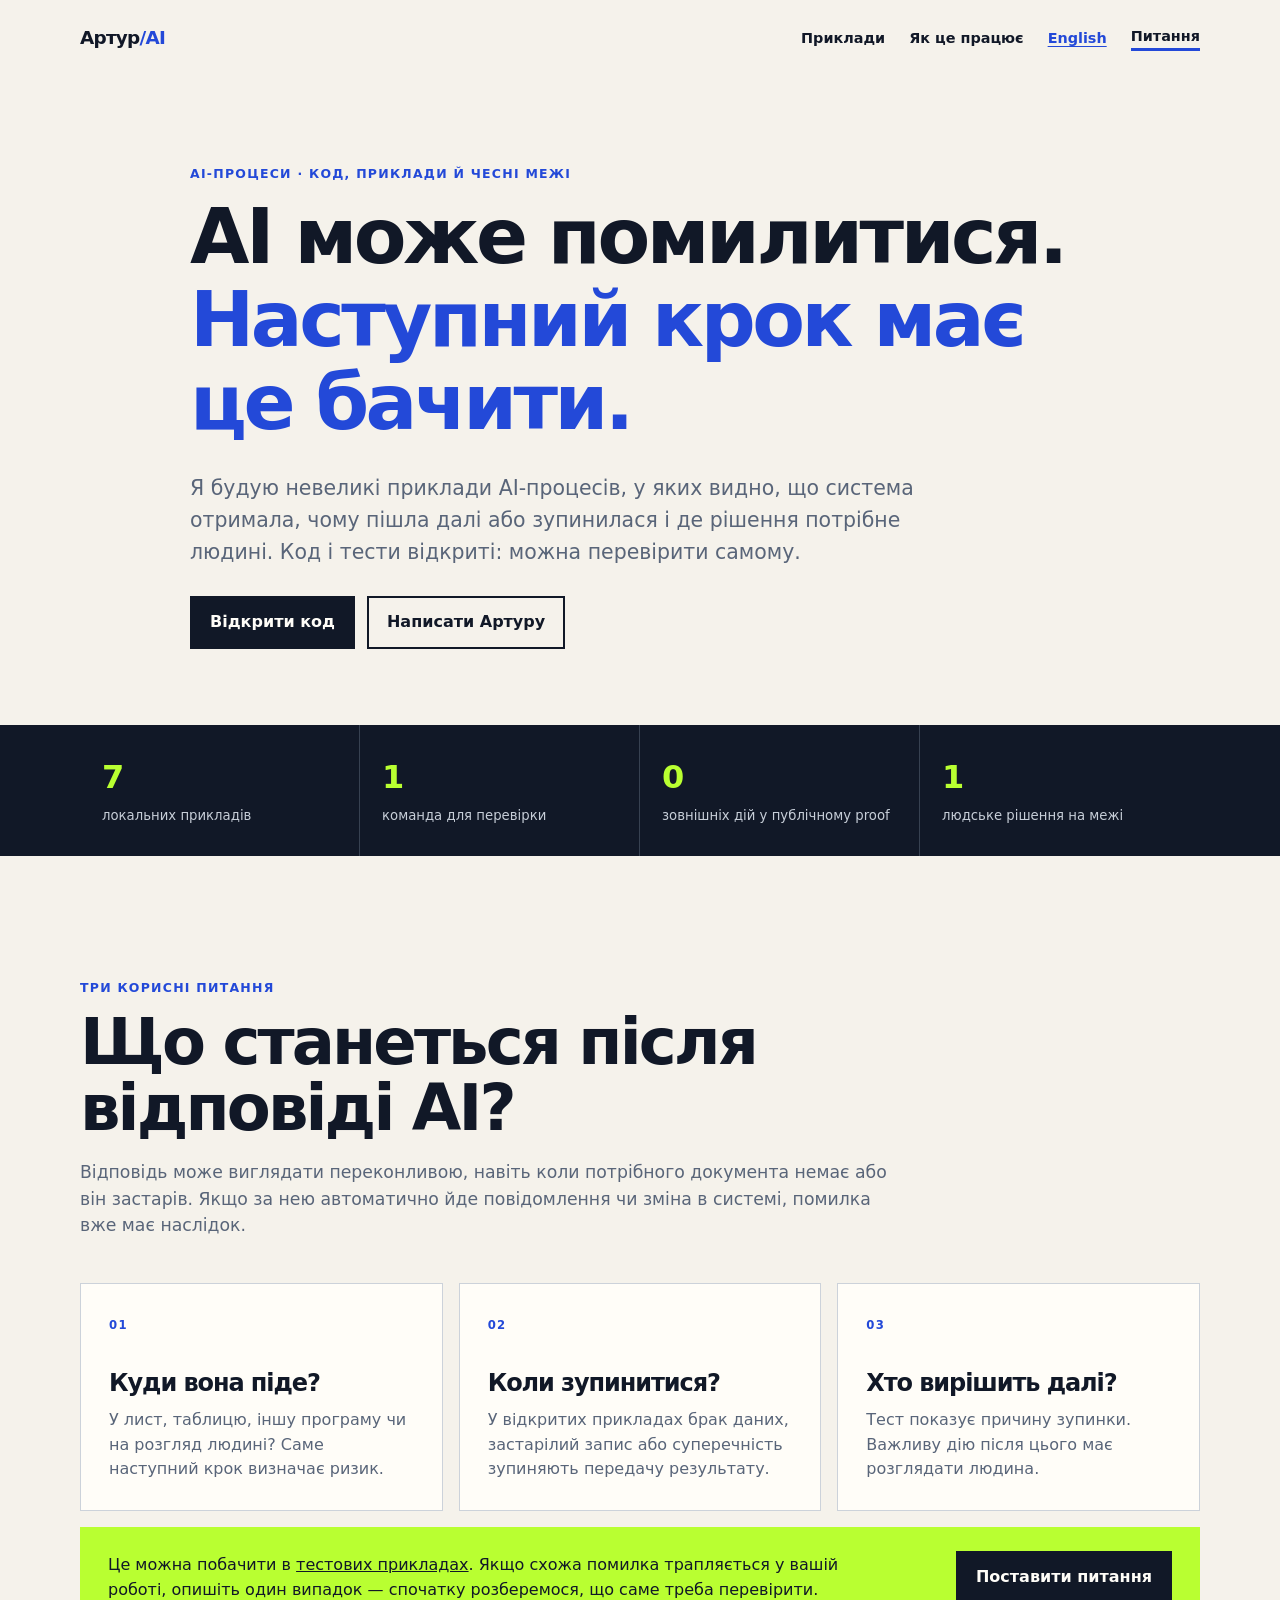
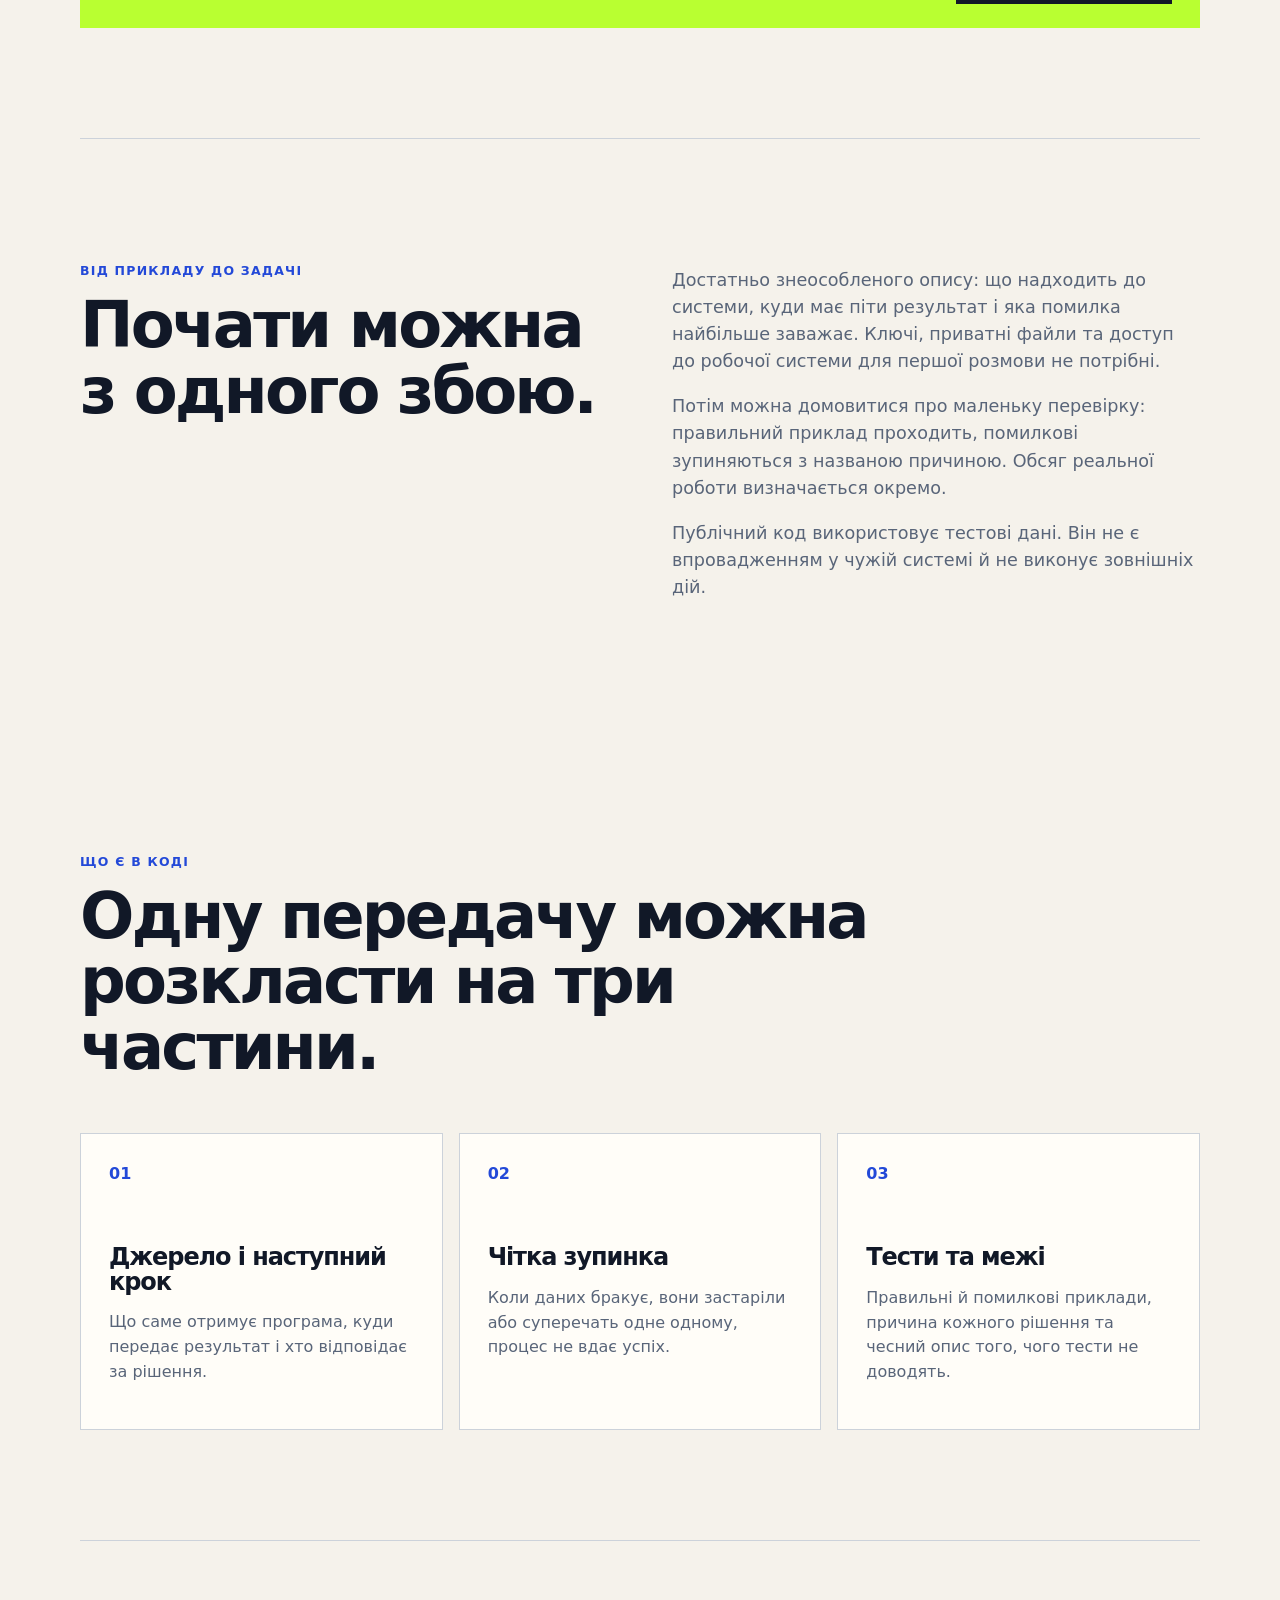
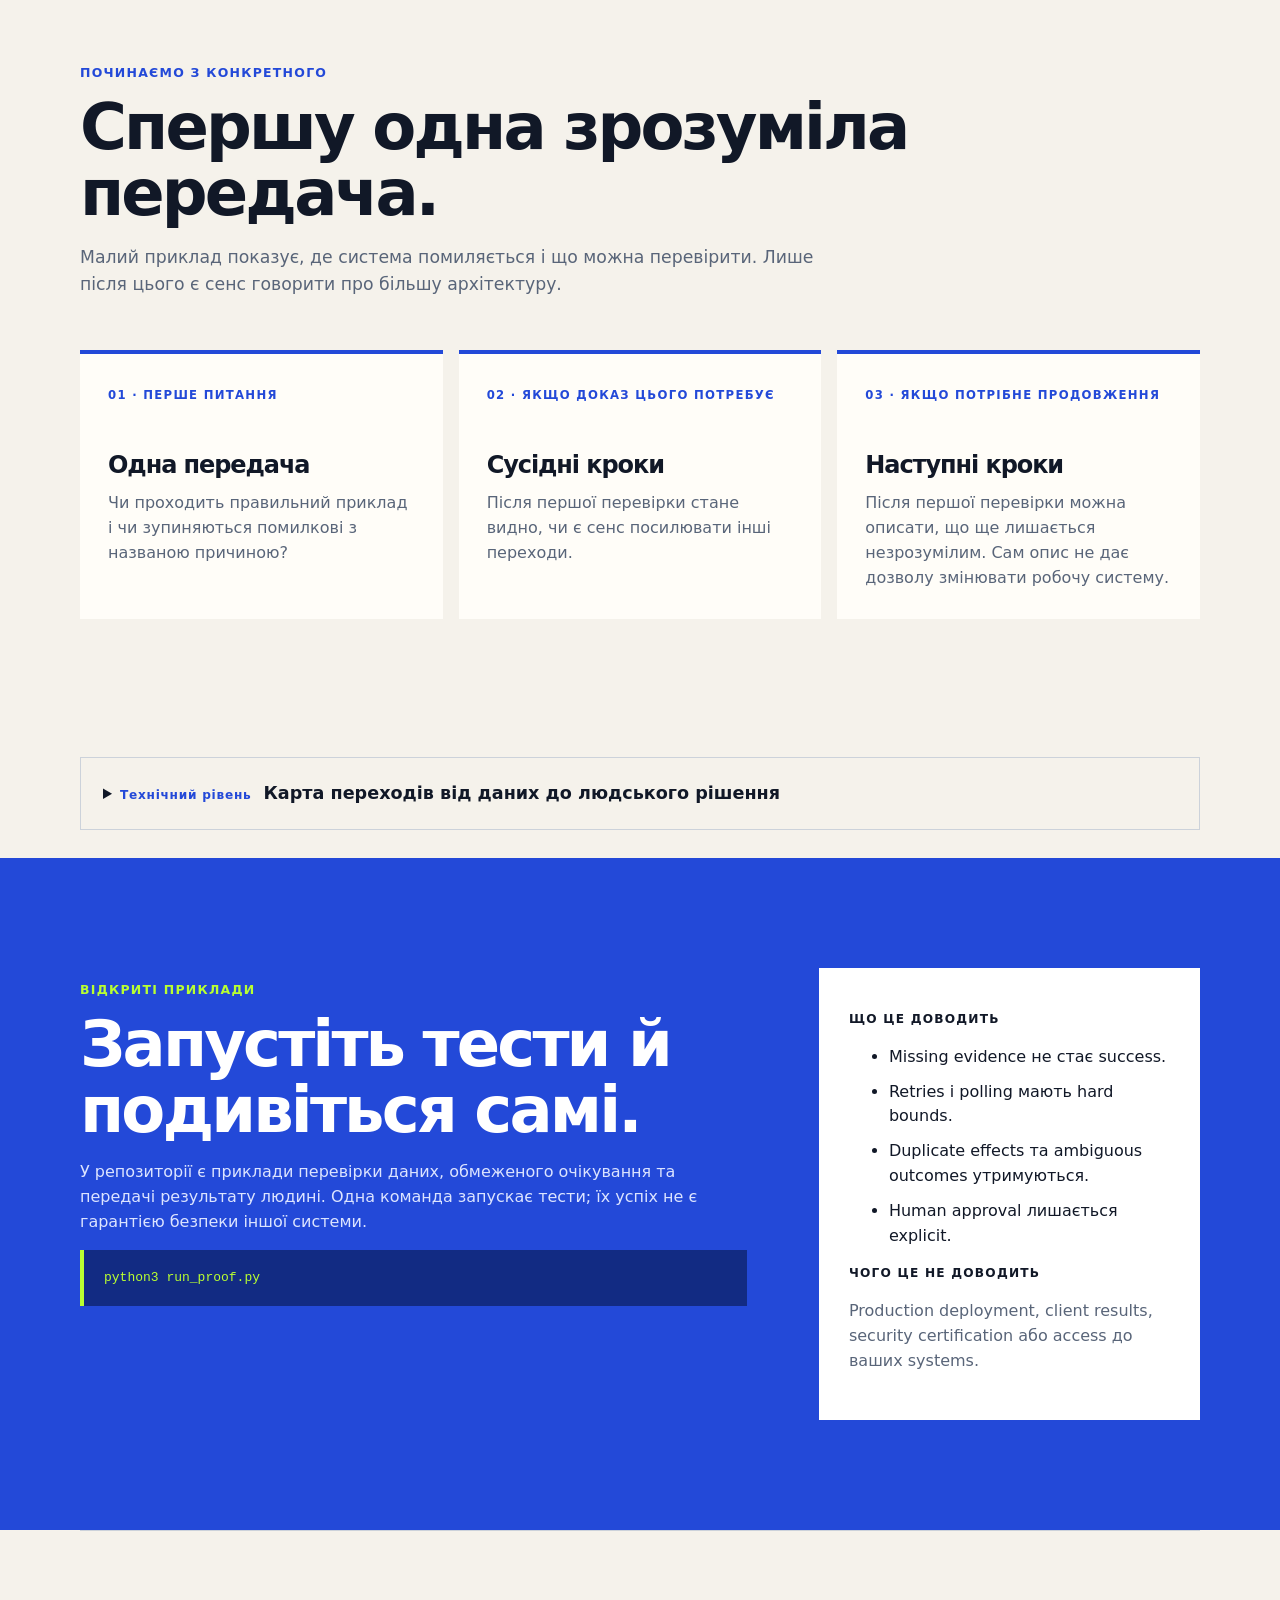
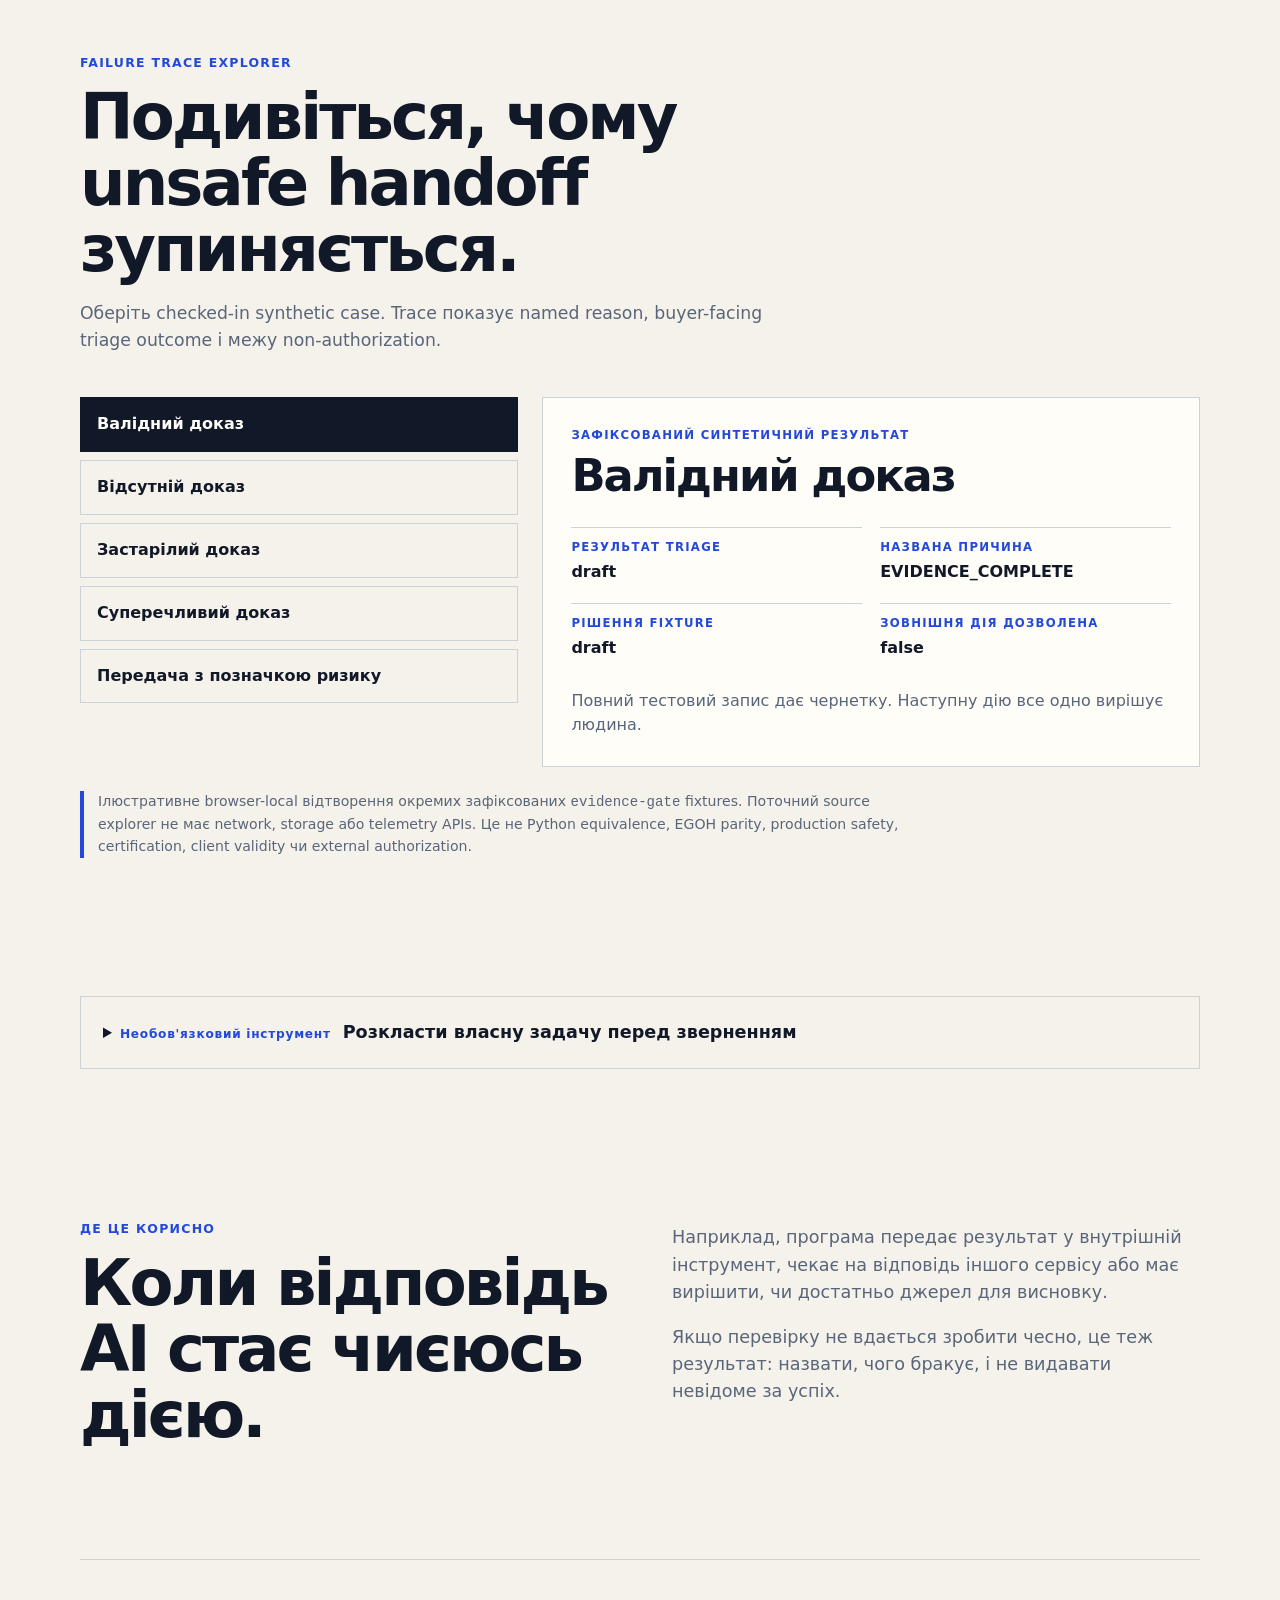
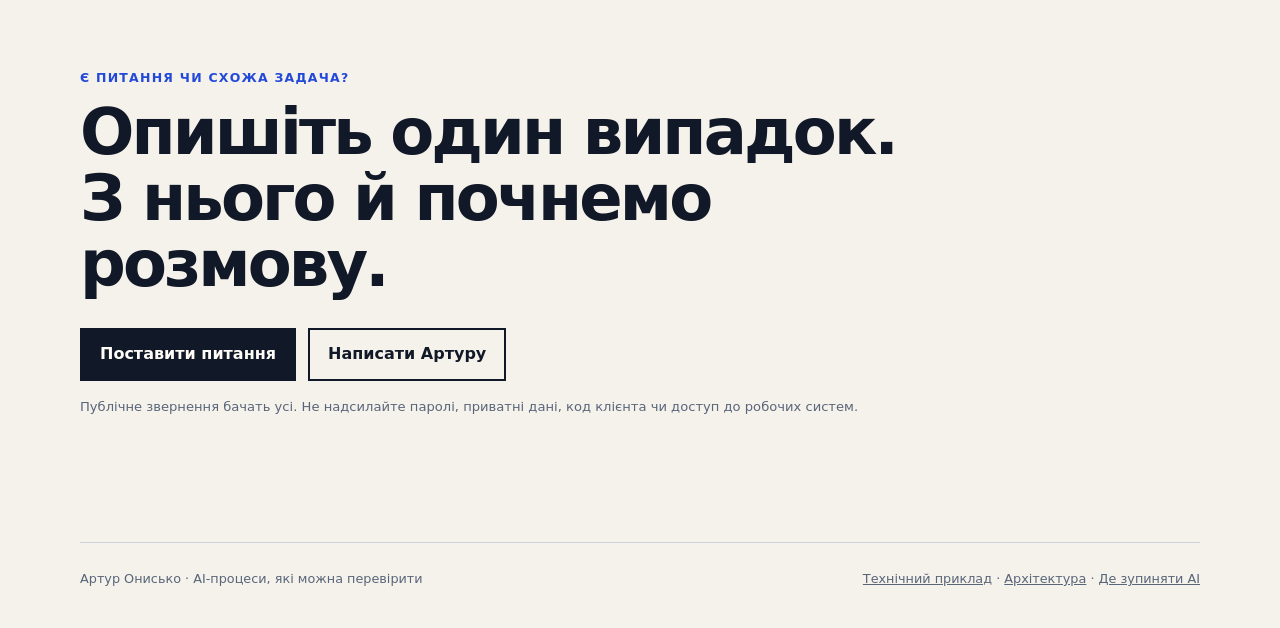
==== commit 9c234211: "Keep technical maps and planning JSON behind accessible disclosures" ====
--- a/docs/index.html
+++ b/docs/index.html
@@ -98,7 +98,9 @@
       </ol>
     </section>
 
-    <section id="operating-core" class="section shell core-section" aria-labelledby="core-title">
+    <details class="advanced-disclosure shell" data-reading-level="technical-map">
+      <summary><span>Технічний рівень</span><strong>Карта переходів від даних до людського рішення</strong></summary>
+    <section id="operating-core" class="section core-section" aria-labelledby="core-title">
       <div class="core-heading"><p class="eyebrow">Operating Core Map</p><h2 id="core-title">Подивіться, де рішення переходить до людини.</h2><p>Ця інтерактивна карта веде один приклад від входу до перевірки даних, обмеженої роботи й людського розгляду. Вона допомагає побачити ідею, але не є системою клієнта.</p></div>
       <div class="core-layout">
         <div class="core-controls" role="group" aria-label="Етапи operating core"><button class="core-control is-selected" type="button" data-core-stage="system-boundary" aria-pressed="true">01 · Межа системи</button><button class="core-control" type="button" data-core-stage="evidence-decision" aria-pressed="false">02 · Evidence decision</button><button class="core-control" type="button" data-core-stage="bounded-lifecycle" aria-pressed="false">03 · Bounded lifecycle</button><button class="core-control" type="button" data-core-stage="human-authority" aria-pressed="false">04 · Людська влада</button><button class="core-control" type="button" data-core-stage="receipt-handoff" aria-pressed="false">05 · Receipt / handoff</button></div>
@@ -106,6 +108,7 @@
       </div>
       <p class="core-boundary">Browser-local інспекція зафіксованої карти, не runtime system, evidence, contract, deployment, provider observation чи permission. Вона не має network, storage, telemetry, clipboard, navigation, prefill або submit APIs.</p>
     </section>
+    </details>
 
     <section id="proof" class="section proof-section">
       <div class="shell proof-grid">
@@ -114,7 +117,7 @@
       </div>
     </section>
 
-    <section id="failure-traces" class="section shell trace-section" aria-labelledby="trace-title">
+    <section id="failure-traces" class="section shell trace-section" aria-labelledby="trace-title" data-signature-moment="evidence-switch">
       <div class="trace-heading"><p class="eyebrow">Failure trace explorer</p><h2 id="trace-title">Подивіться, чому unsafe handoff зупиняється.</h2><p>Оберіть checked-in synthetic case. Trace показує named reason, buyer-facing triage outcome і межу non-authorization.</p></div>
       <div class="trace-layout">
         <div class="trace-controls" role="group" aria-label="Синтетичні сценарії failure trace">
@@ -129,7 +132,9 @@
       <p class="trace-boundary">Ілюстративне browser-local відтворення окремих зафіксованих <code>evidence-gate</code> fixtures. Поточний source explorer не має network, storage або telemetry APIs. Це не Python equivalence, EGOH parity, production safety, certification, client validity чи external authorization.</p>
     </section>
 
-    <section id="intake" class="section shell intake-section" aria-labelledby="intake-title">
+    <details class="advanced-disclosure shell" data-reading-level="planning-tool">
+      <summary><span>Необов'язковий інструмент</span><strong>Розкласти власну задачу перед зверненням</strong></summary>
+    <section id="intake" class="section intake-section" aria-labelledby="intake-title">
       <div class="intake-heading"><p class="eyebrow">Локальний acceptance packet</p><h2 id="intake-title">Складіть вузький review-only draft перед public inquiry.</h2><p>Оберіть лише контрольовані значення. Builder створює browser-local planning draft, а не evidence, contract, award, payment чи дозвіл на зовнішню дію.</p></div>
       <div class="intake-layout">
         <div class="intake-choices" aria-label="Параметри acceptance packet">
@@ -179,6 +184,7 @@
       </div>
       <p class="intake-boundary">Не вводьте тут і не додавайте до public issue secrets, credentials, private code, customer/personal data, private URLs або production access details. Поточний builder має контрольовані поля, не має network, storage, telemetry чи automatic-submit APIs.</p>
     </section>
+    </details>
 
     <section class="section shell fit"><div><p class="eyebrow">Де це корисно</p><h2>Коли відповідь AI стає чиєюсь дією.</h2></div><div class="fit-copy"><p>Наприклад, програма передає результат у внутрішній інструмент, чекає на відповідь іншого сервісу або має вирішити, чи достатньо джерел для висновку.</p><p>Якщо перевірку не вдається зробити чесно, це теж результат: назвати, чого бракує, і не видавати невідоме за успіх.</p></div></section>
     <section class="closing shell"><p class="eyebrow">Є питання чи схожа задача?</p><h2>Опишіть один випадок. З нього й почнемо розмову.</h2><div class="actions"><a class="button primary" href="https://github.com/DiadkoShmek/evidence-gated-agent-workflows/issues/new?template=client-inquiry.yml">Поставити питання</a><a class="button secondary" href="mailto:207617272+DiadkoShmek@users.noreply.github.com?subject=One%20broken%20AI%20handoff">Написати Артуру</a></div><p class="micro">Публічне звернення бачать усі. Не надсилайте паролі, приватні дані, код клієнта чи доступ до робочих систем.</p></section>
--- a/docs/styles.css
+++ b/docs/styles.css
@@ -156,6 +156,12 @@
 .article-cta p { color: var(--ink); }
 .closing { border-top: 1px solid var(--line); padding: 96px 0 112px; }
 .closing h2 { margin-bottom: 30px; }
+.advanced-disclosure { border: 1px solid var(--line); margin-block: 28px; padding: 22px; }
+.advanced-disclosure > summary { cursor: pointer; overflow-wrap: anywhere; }
+.advanced-disclosure > summary span { color: var(--blue); font-size: .76rem; font-weight: 800; letter-spacing: .06em; margin-right: 12px; }
+.advanced-disclosure > summary strong { font-size: 1.1rem; }
+.advanced-disclosure > summary:focus-visible { outline: 3px solid var(--blue); outline-offset: 8px; }
+.advanced-disclosure > .section { padding-block: 36px 12px; }
 footer { border-top: 1px solid var(--line); padding: 26px 0 40px; display: flex; justify-content: space-between; gap: 16px; color: var(--muted); font-size: .8rem; }
 
 @media (max-width: 760px) {
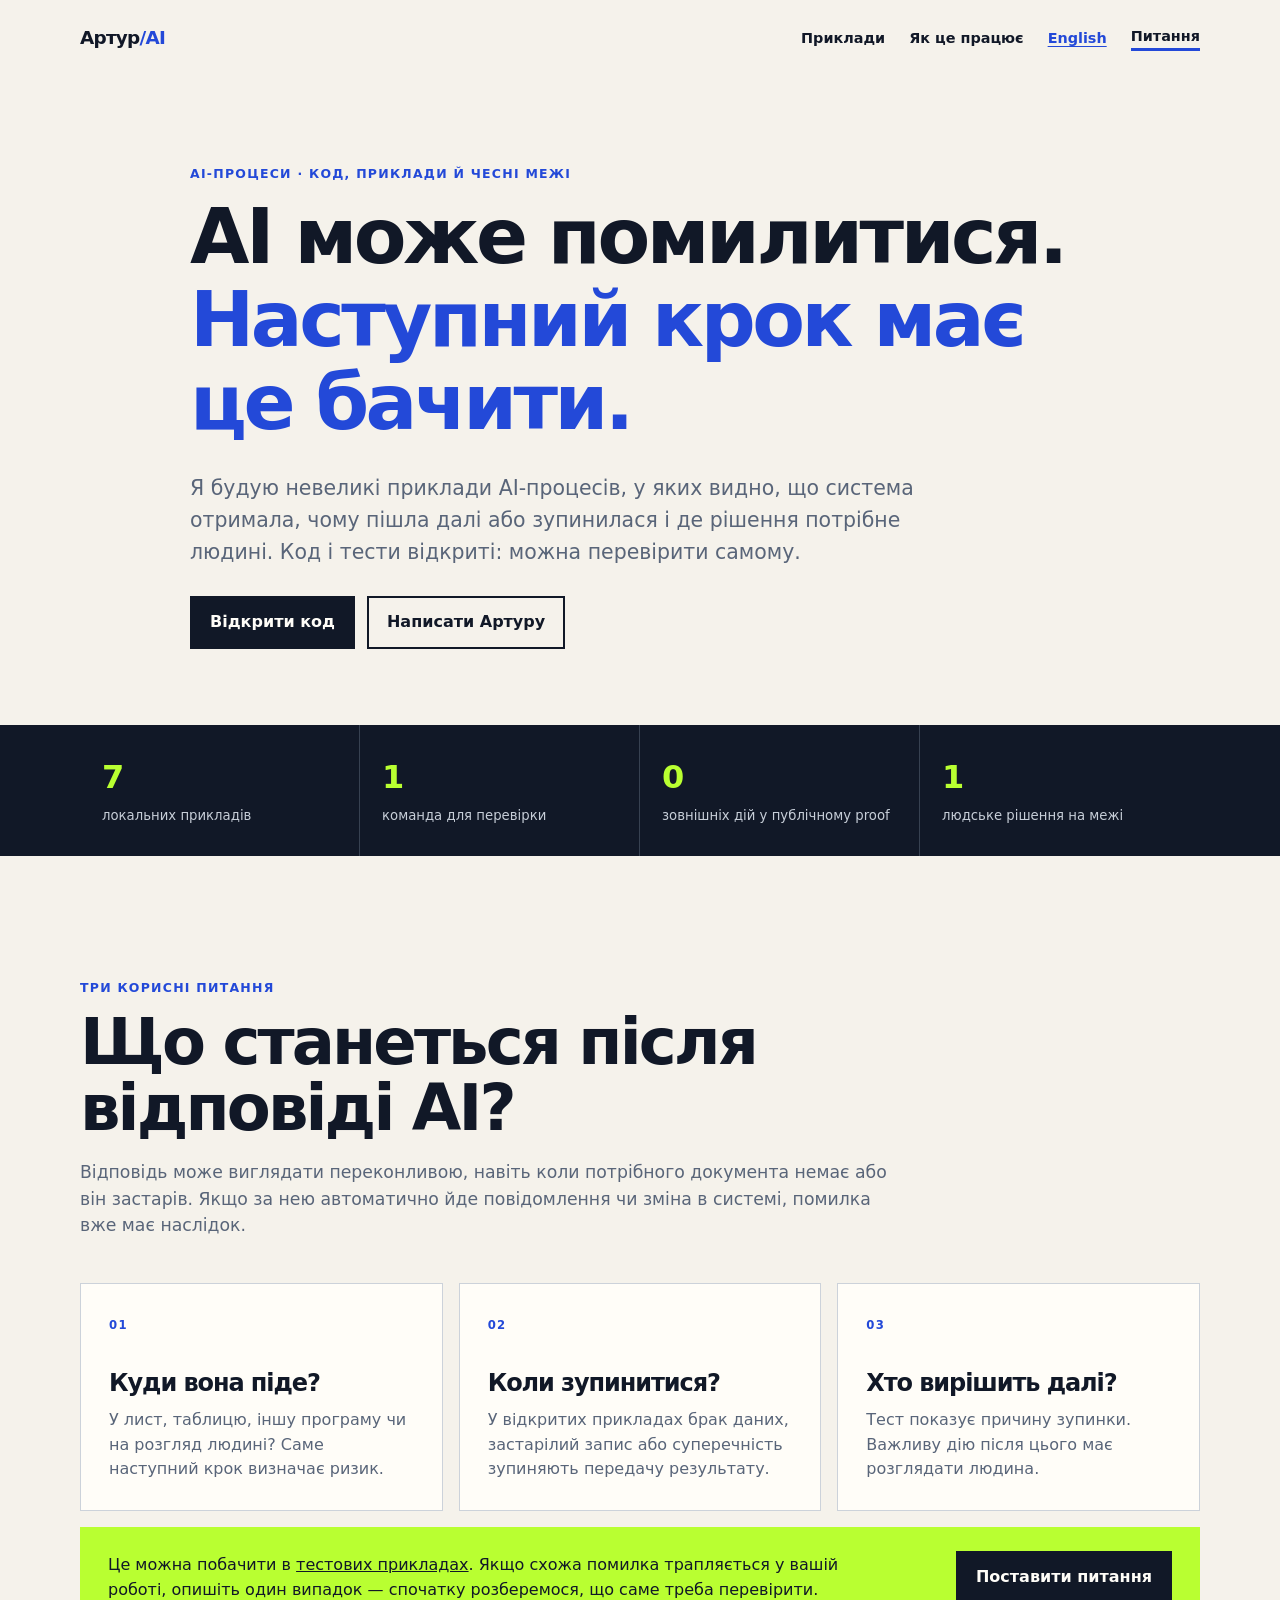
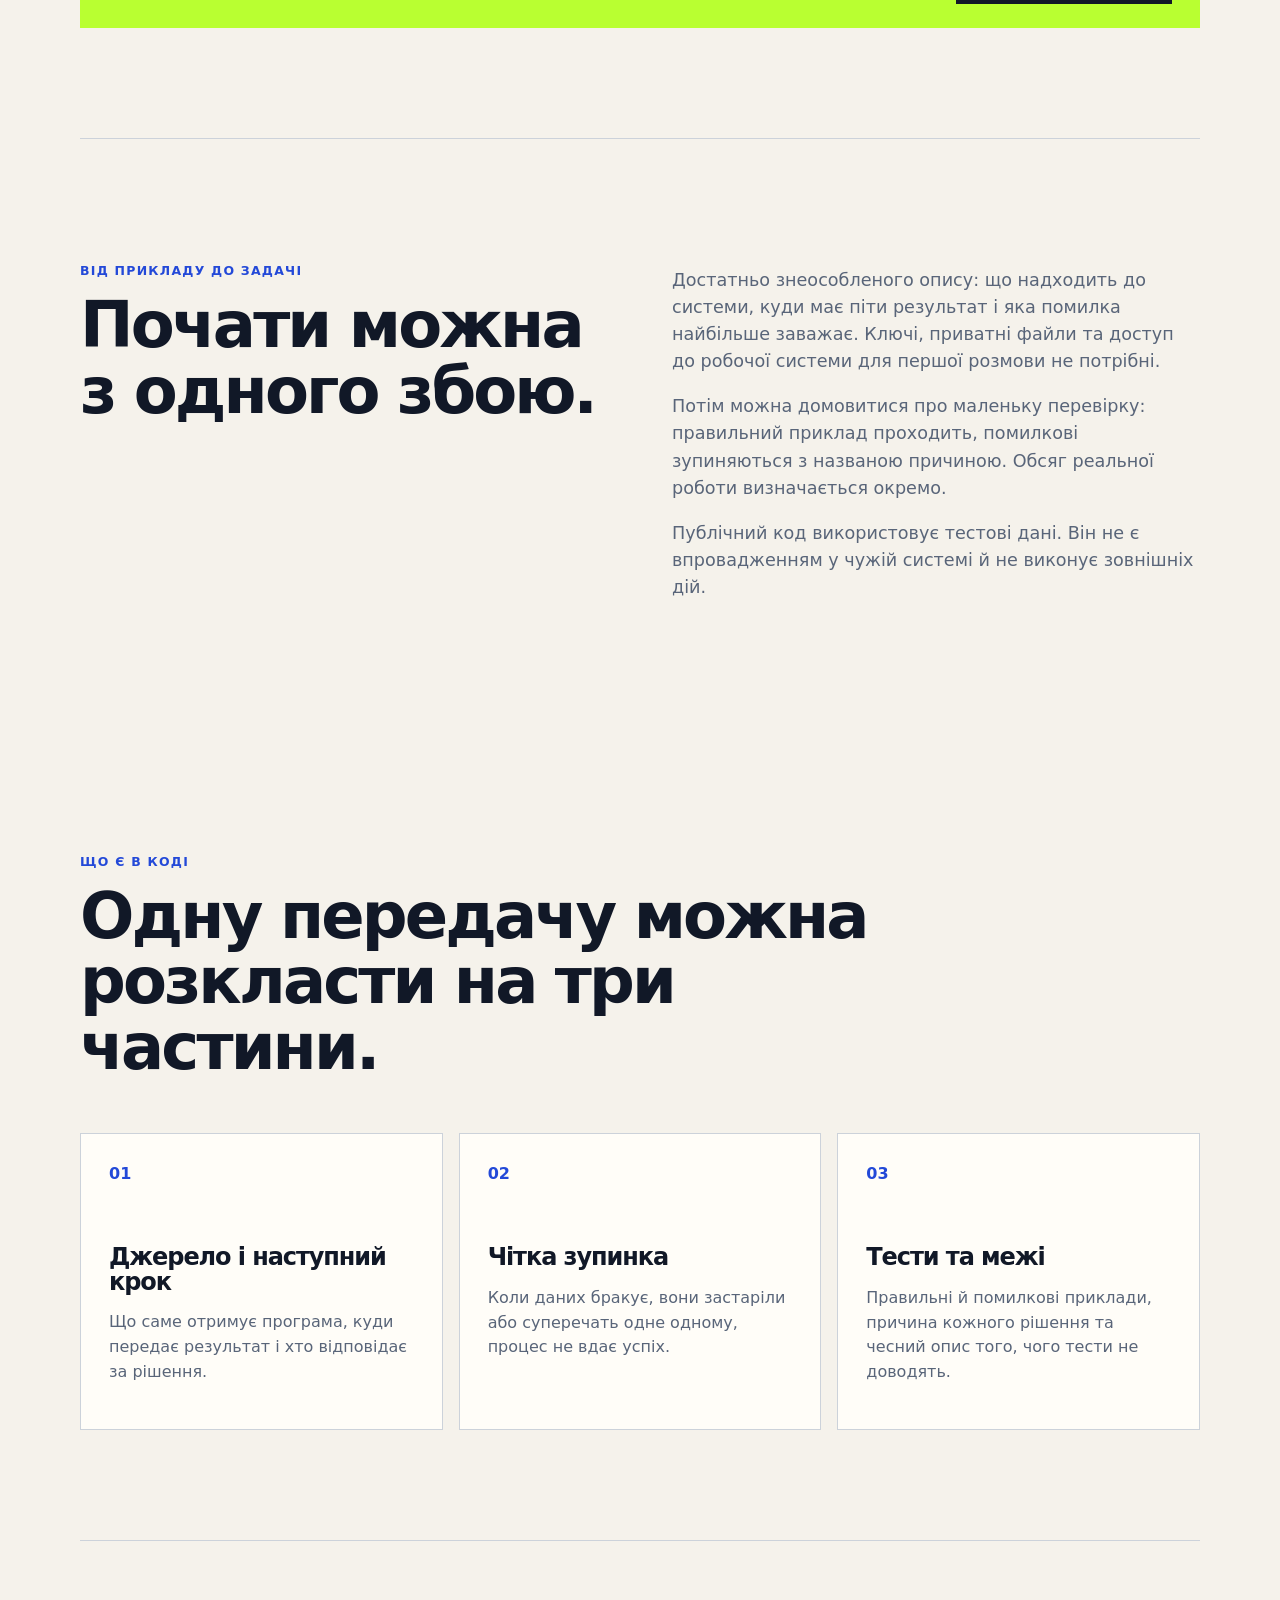
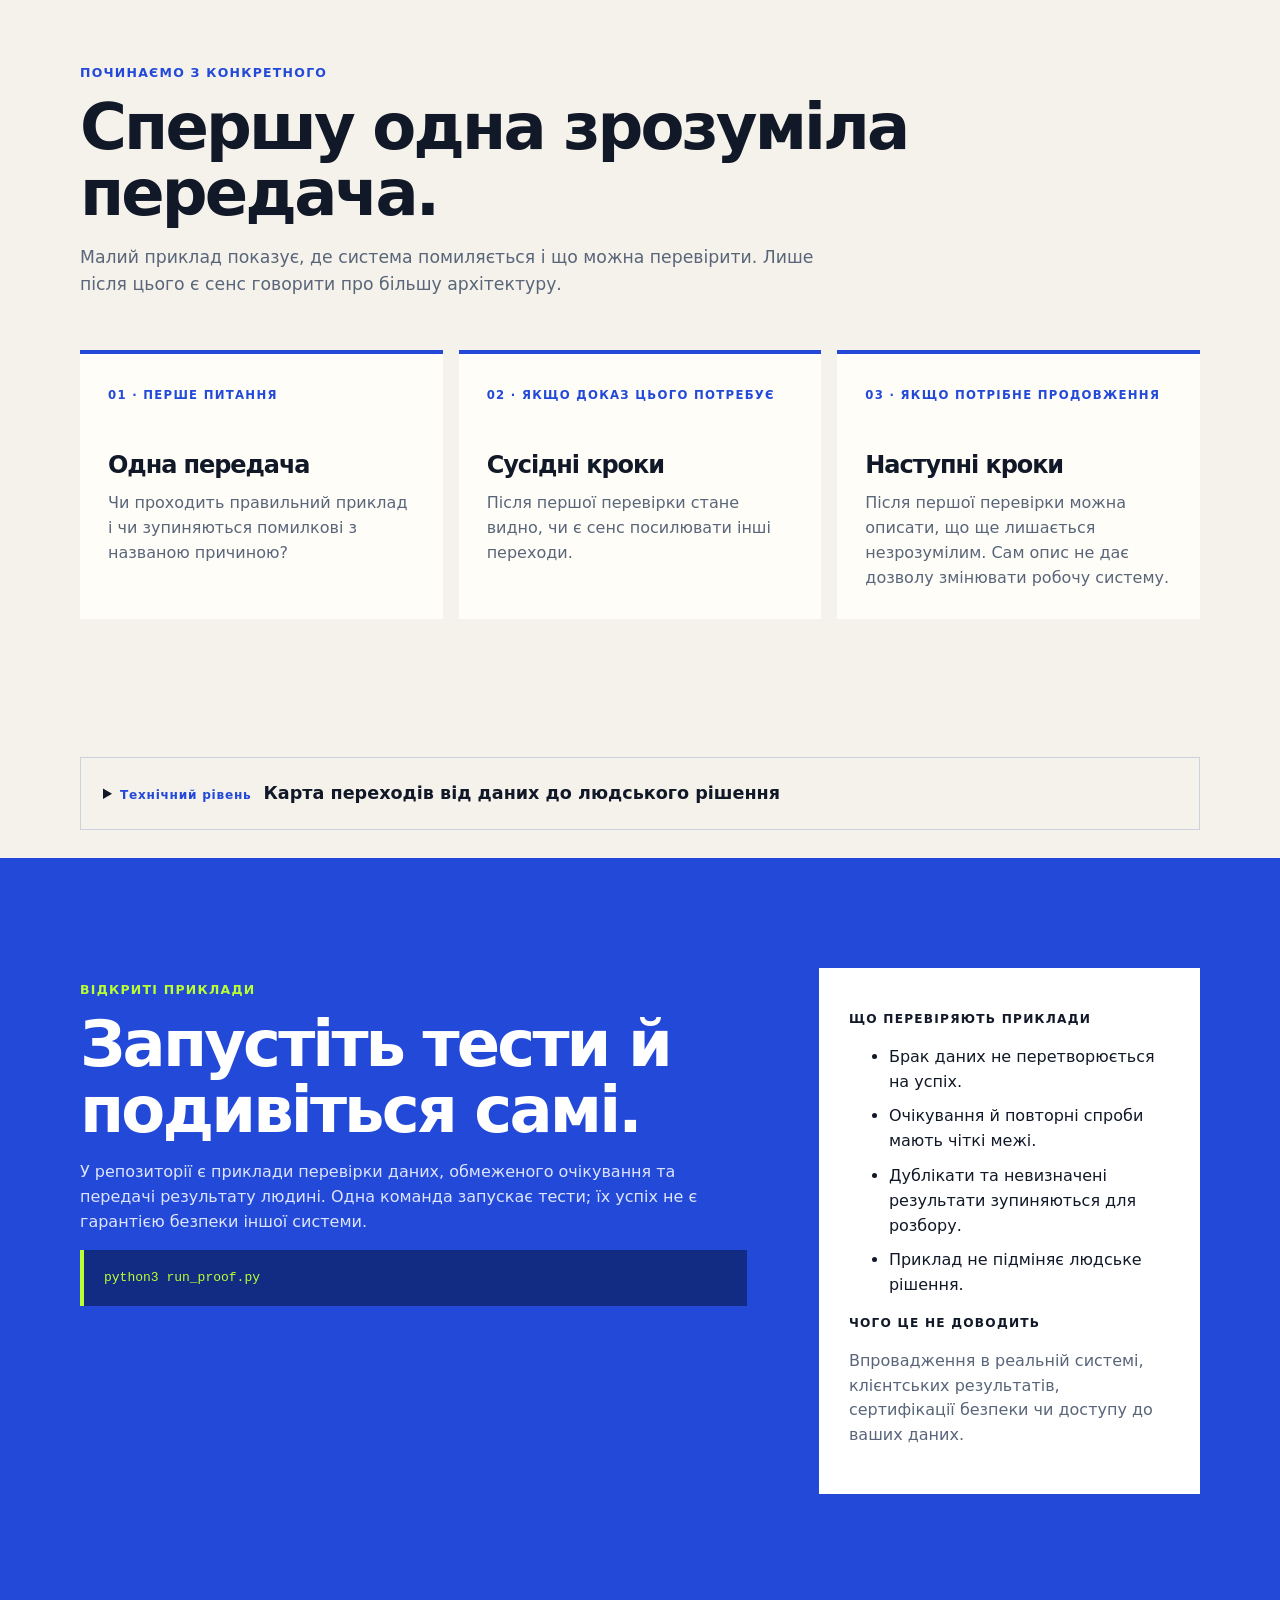
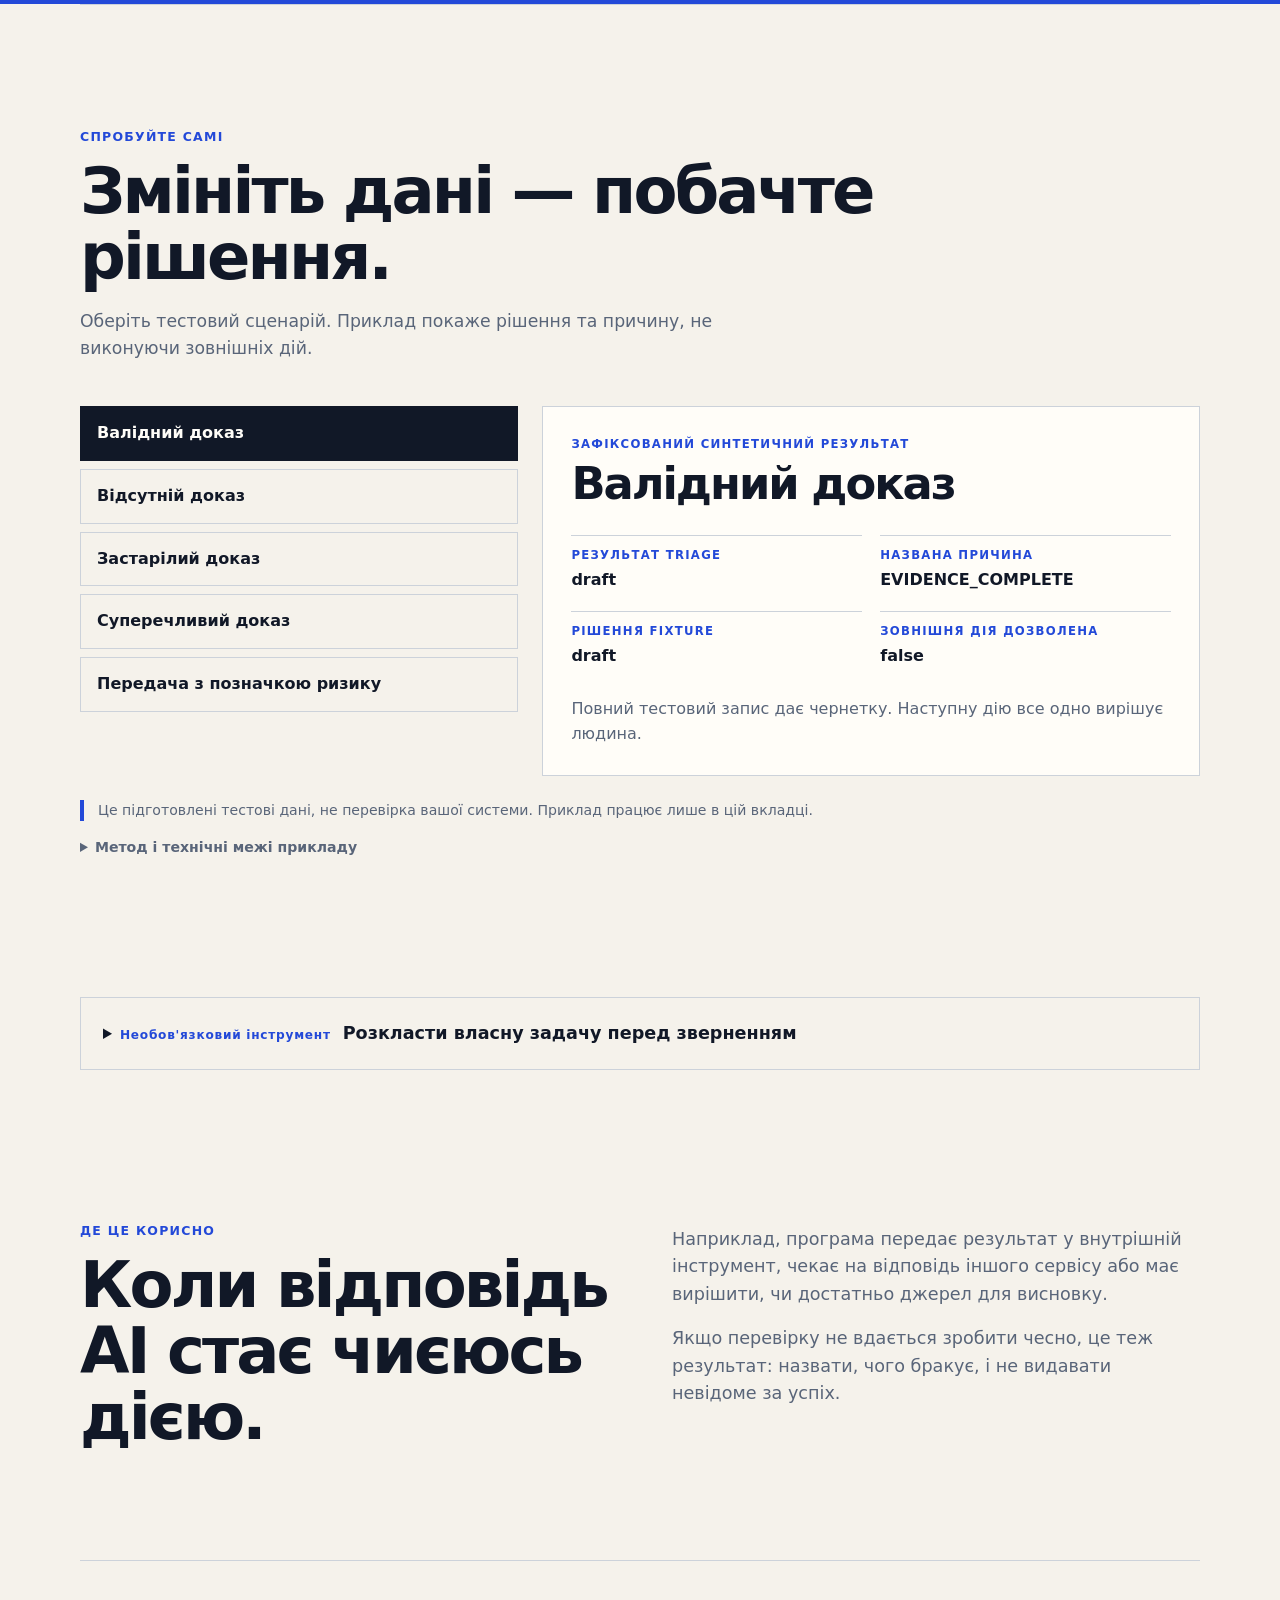
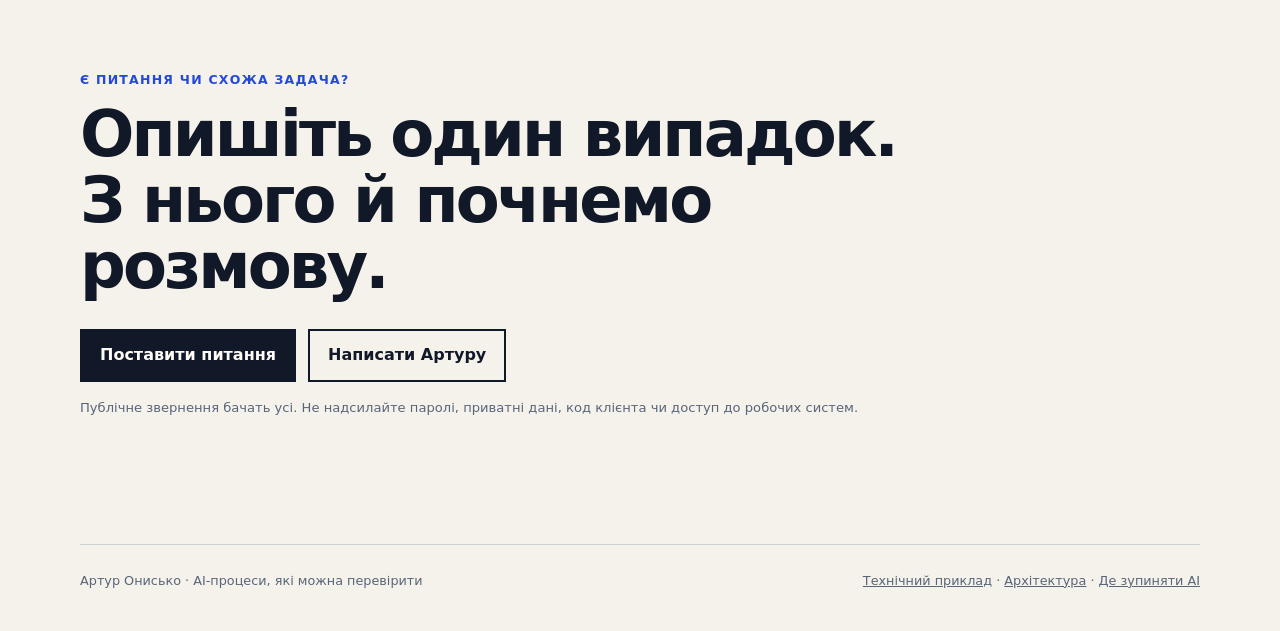
==== commit 54634c52: "Use plain first-read copy and keep trace methodology available on demand" ====
--- a/docs/index.html
+++ b/docs/index.html
@@ -113,12 +113,12 @@
     <section id="proof" class="section proof-section">
       <div class="shell proof-grid">
         <div><p class="eyebrow">Відкриті приклади</p><h2>Запустіть тести й подивіться самі.</h2><p>У репозиторії є приклади перевірки даних, обмеженого очікування та передачі результату людині. Одна команда запускає тести; їх успіх не є гарантією безпеки іншої системи.</p><pre><code>python3 run_proof.py</code></pre></div>
-        <aside><p class="aside-label">Що це доводить</p><ul><li>Missing evidence не стає success.</li><li>Retries і polling мають hard bounds.</li><li>Duplicate effects та ambiguous outcomes утримуються.</li><li>Human approval лишається explicit.</li></ul><p class="aside-label">Чого це не доводить</p><p>Production deployment, client results, security certification або access до ваших systems.</p></aside>
+        <aside><p class="aside-label">Що перевіряють приклади</p><ul><li>Брак даних не перетворюється на успіх.</li><li>Очікування й повторні спроби мають чіткі межі.</li><li>Дублікати та невизначені результати зупиняються для розбору.</li><li>Приклад не підміняє людське рішення.</li></ul><p class="aside-label">Чого це не доводить</p><p>Впровадження в реальній системі, клієнтських результатів, сертифікації безпеки чи доступу до ваших даних.</p></aside>
       </div>
     </section>
 
     <section id="failure-traces" class="section shell trace-section" aria-labelledby="trace-title" data-signature-moment="evidence-switch">
-      <div class="trace-heading"><p class="eyebrow">Failure trace explorer</p><h2 id="trace-title">Подивіться, чому unsafe handoff зупиняється.</h2><p>Оберіть checked-in synthetic case. Trace показує named reason, buyer-facing triage outcome і межу non-authorization.</p></div>
+      <div class="trace-heading"><p class="eyebrow">Спробуйте самі</p><h2 id="trace-title">Змініть дані — побачте рішення.</h2><p>Оберіть тестовий сценарій. Приклад покаже рішення та причину, не виконуючи зовнішніх дій.</p></div>
       <div class="trace-layout">
         <div class="trace-controls" role="group" aria-label="Синтетичні сценарії failure trace">
           <button class="trace-control is-selected" type="button" data-trace-scenario="clean" aria-pressed="true">Валідний доказ</button>
@@ -129,7 +129,8 @@
         </div>
         <article class="trace-card" aria-live="polite" aria-atomic="true"><p class="trace-kicker">Зафіксований синтетичний результат</p><h3 data-trace-title>Валідний доказ</h3><dl class="trace-details"><div><dt>Результат triage</dt><dd data-trace-outcome>draft</dd></div><div><dt>Названа причина</dt><dd data-trace-reason>EVIDENCE_COMPLETE</dd></div><div><dt>Рішення fixture</dt><dd data-trace-decision>draft</dd></div><div><dt>Зовнішня дія дозволена</dt><dd data-trace-authorized>false</dd></div></dl><p class="trace-explanation" data-trace-explanation>Повний синтетичний доказ може дати draft; будь-яку наступну дію все одно вирішує людина.</p></article>
       </div>
-      <p class="trace-boundary">Ілюстративне browser-local відтворення окремих зафіксованих <code>evidence-gate</code> fixtures. Поточний source explorer не має network, storage або telemetry APIs. Це не Python equivalence, EGOH parity, production safety, certification, client validity чи external authorization.</p>
+      <p class="trace-boundary">Це підготовлені тестові дані, не перевірка вашої системи. Приклад працює лише в цій вкладці.</p>
+      <details class="trace-method"><summary>Метод і технічні межі прикладу</summary><p class="trace-boundary">Ілюстративне browser-local відтворення окремих зафіксованих <code>evidence-gate</code> fixtures. Поточний source explorer не має network, storage або telemetry APIs. Це не Python equivalence, EGOH parity, production safety, certification, client validity чи external authorization.</p></details>
     </section>
 
     <details class="advanced-disclosure shell" data-reading-level="planning-tool">
--- a/docs/styles.css
+++ b/docs/styles.css
@@ -160,8 +160,10 @@
 .advanced-disclosure > summary { cursor: pointer; overflow-wrap: anywhere; }
 .advanced-disclosure > summary span { color: var(--blue); font-size: .76rem; font-weight: 800; letter-spacing: .06em; margin-right: 12px; }
 .advanced-disclosure > summary strong { font-size: 1.1rem; }
-.advanced-disclosure > summary:focus-visible { outline: 3px solid var(--blue); outline-offset: 8px; }
+.advanced-disclosure > summary:focus-visible, .trace-method > summary:focus-visible { outline: 3px solid var(--blue); outline-offset: 8px; }
 .advanced-disclosure > .section { padding-block: 36px 12px; }
+.trace-method { color: var(--muted); font-size: .88rem; margin-top: 16px; }
+.trace-method > summary { cursor: pointer; font-weight: 700; }
 footer { border-top: 1px solid var(--line); padding: 26px 0 40px; display: flex; justify-content: space-between; gap: 16px; color: var(--muted); font-size: .8rem; }
 
 @media (max-width: 760px) {
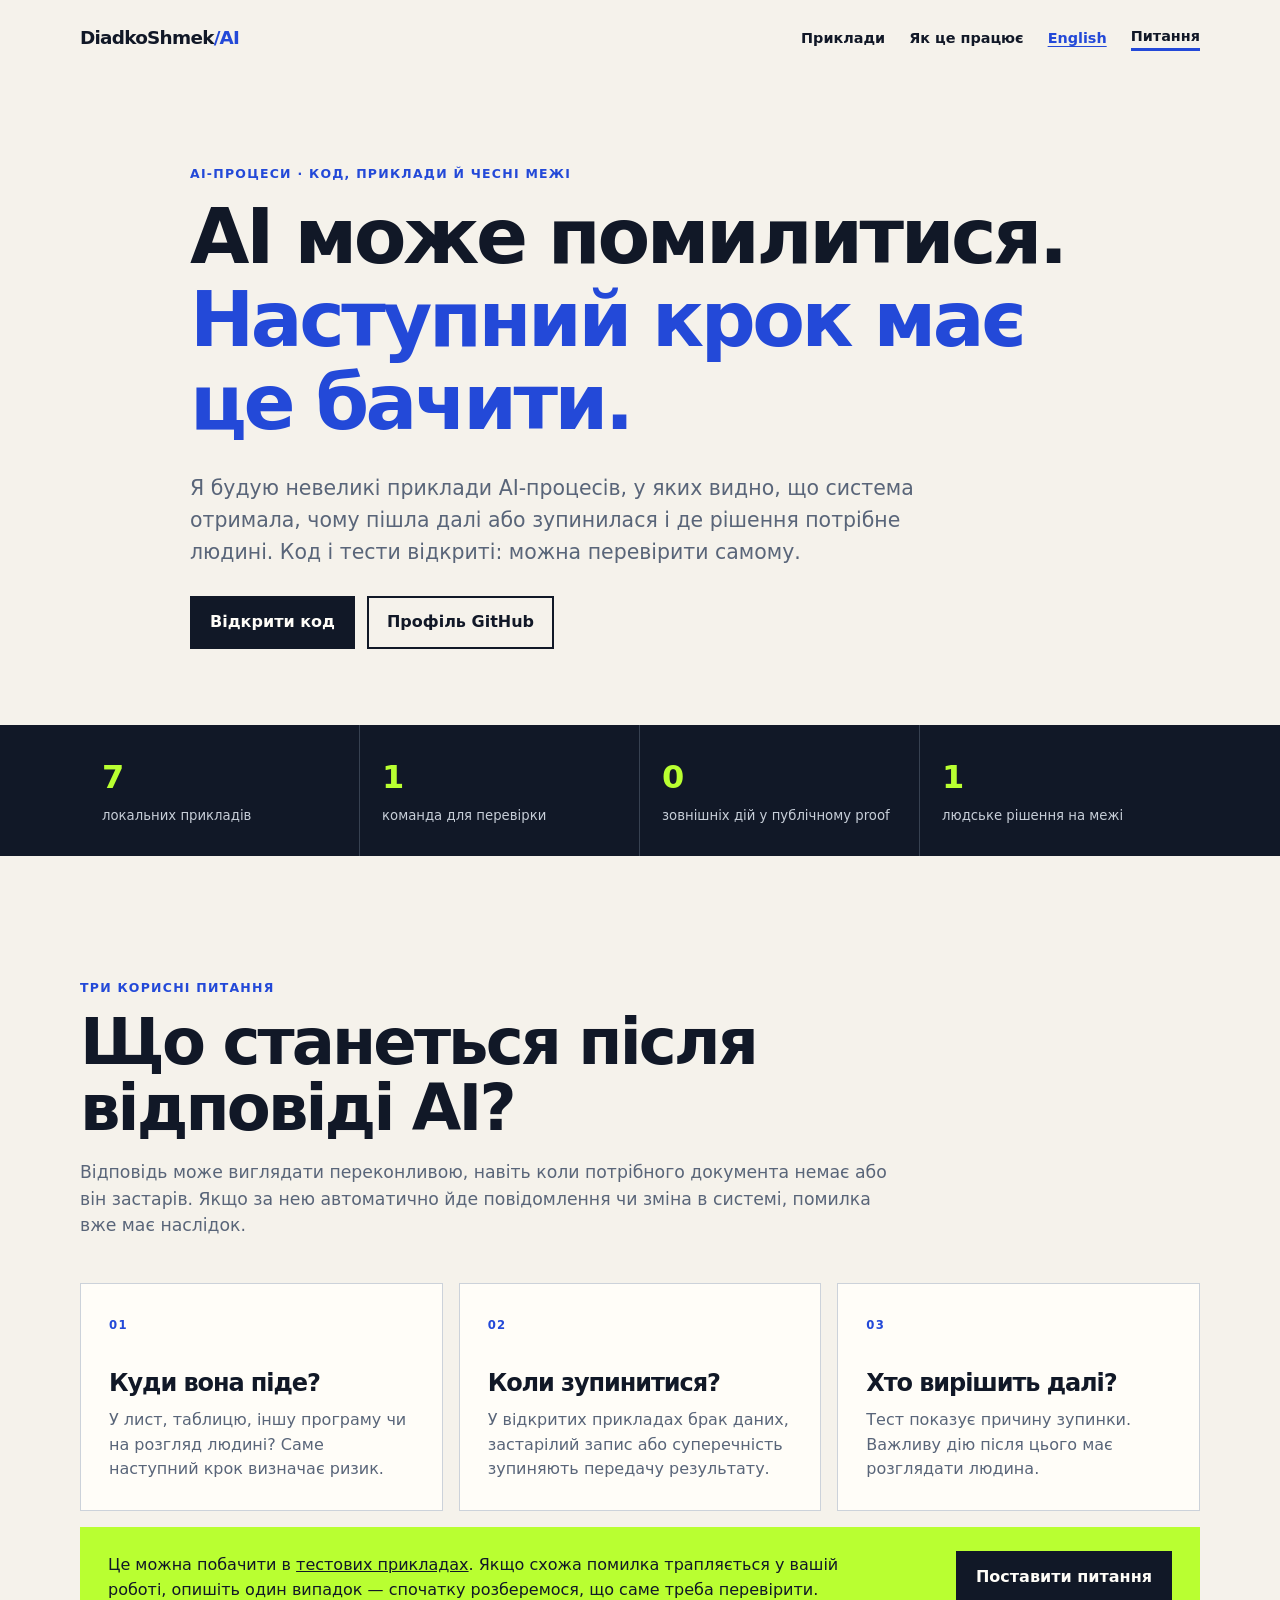
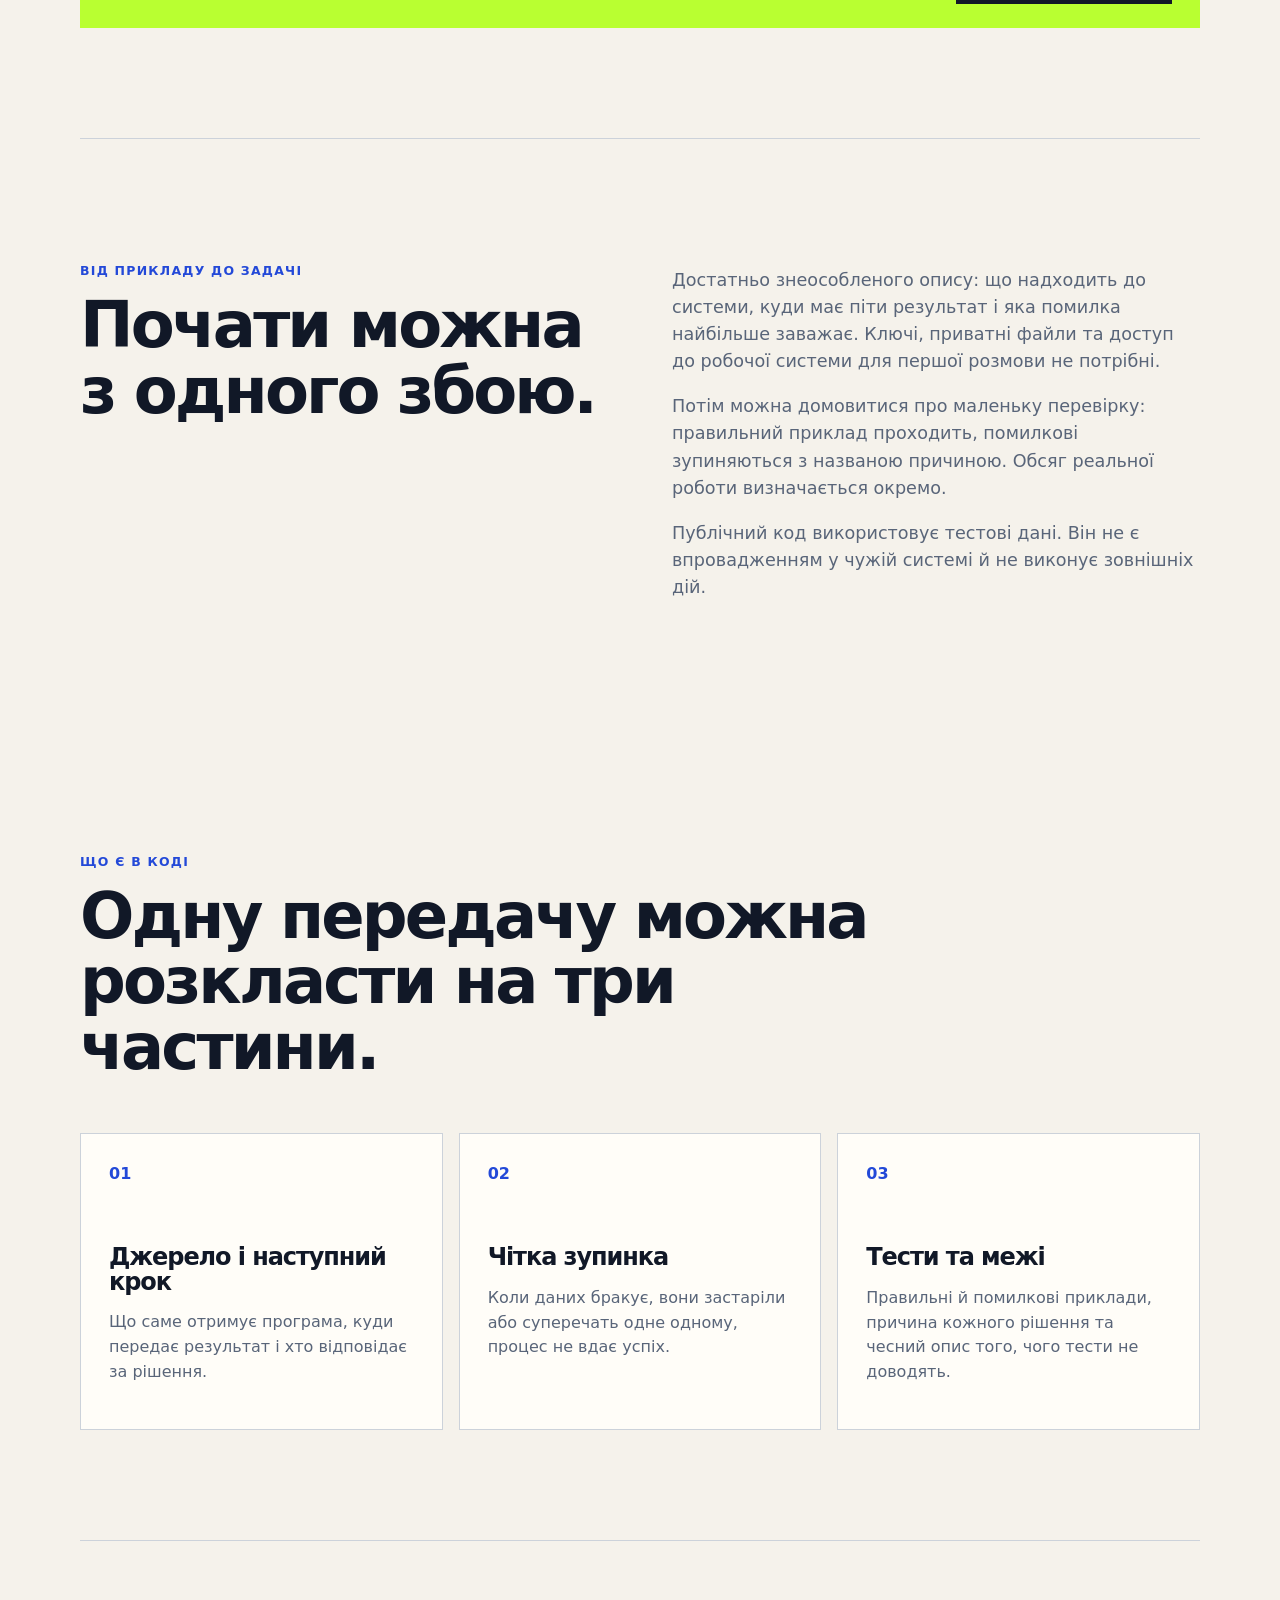
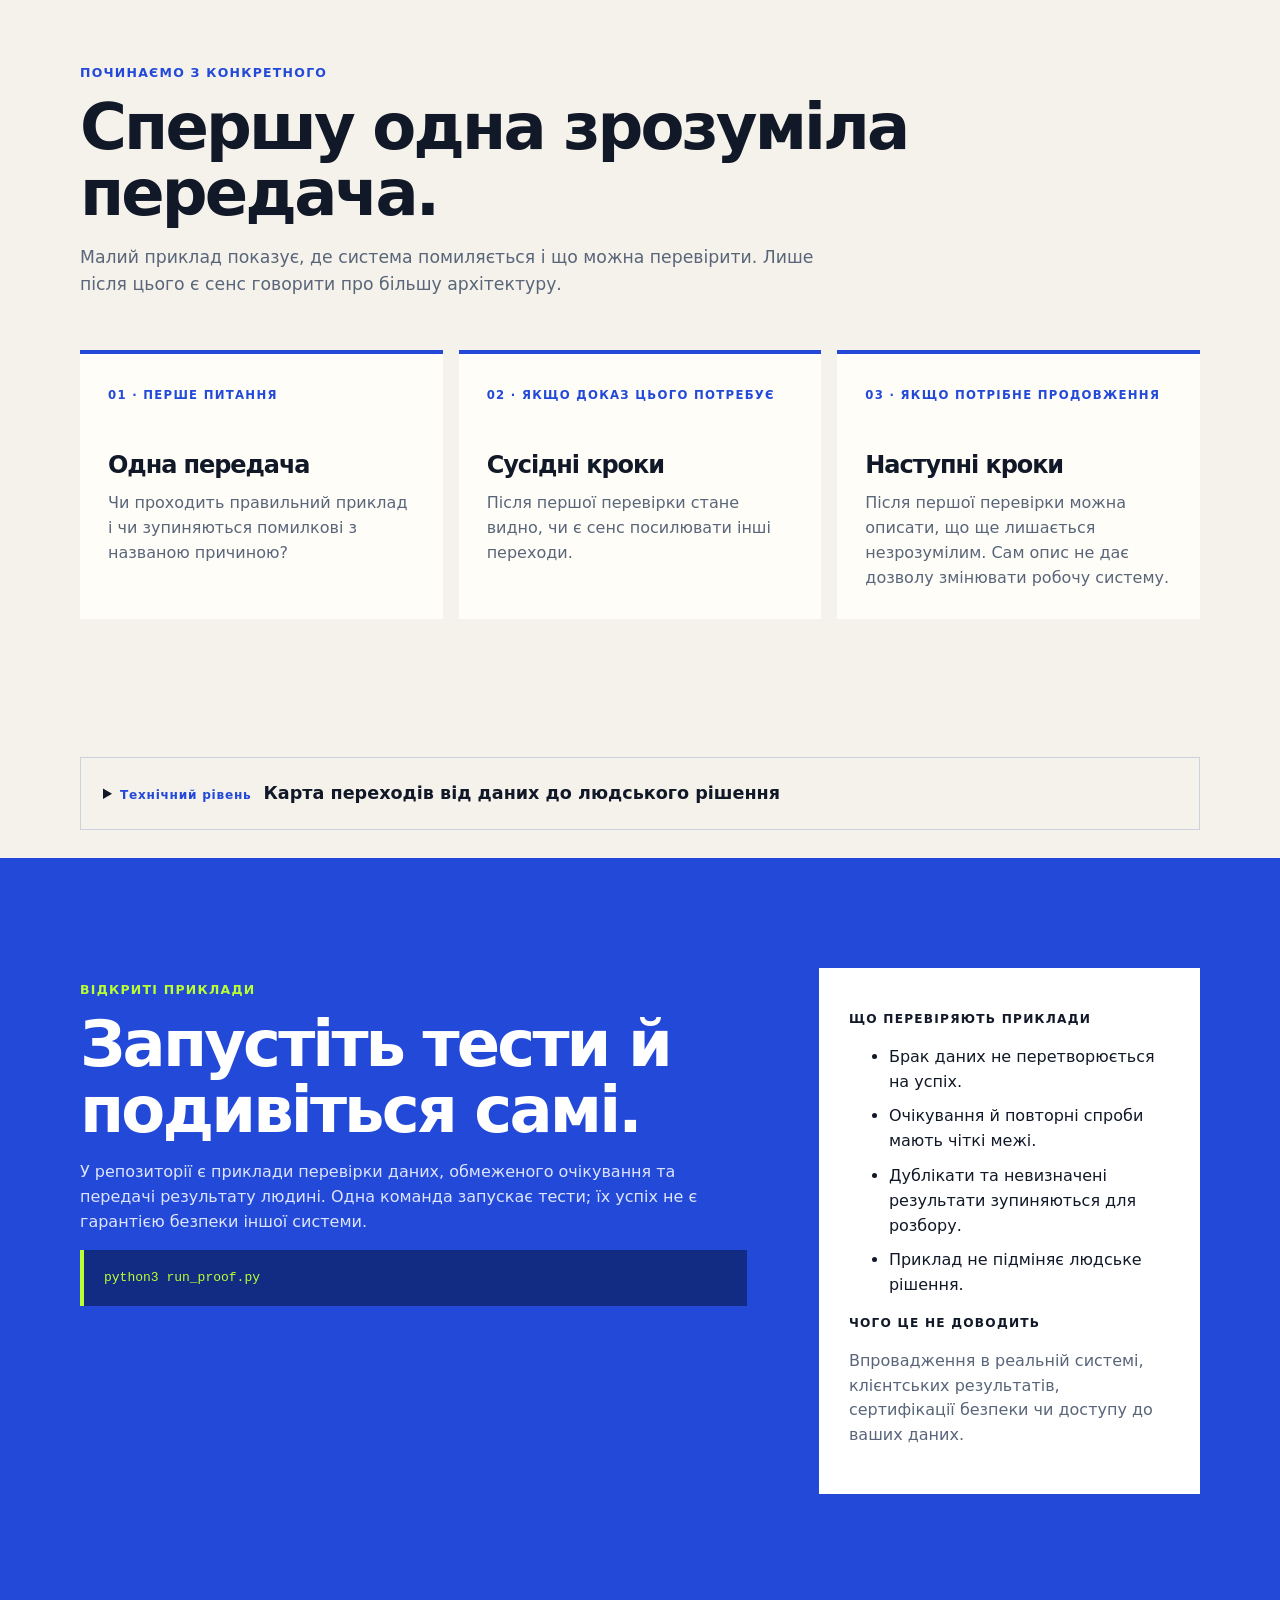
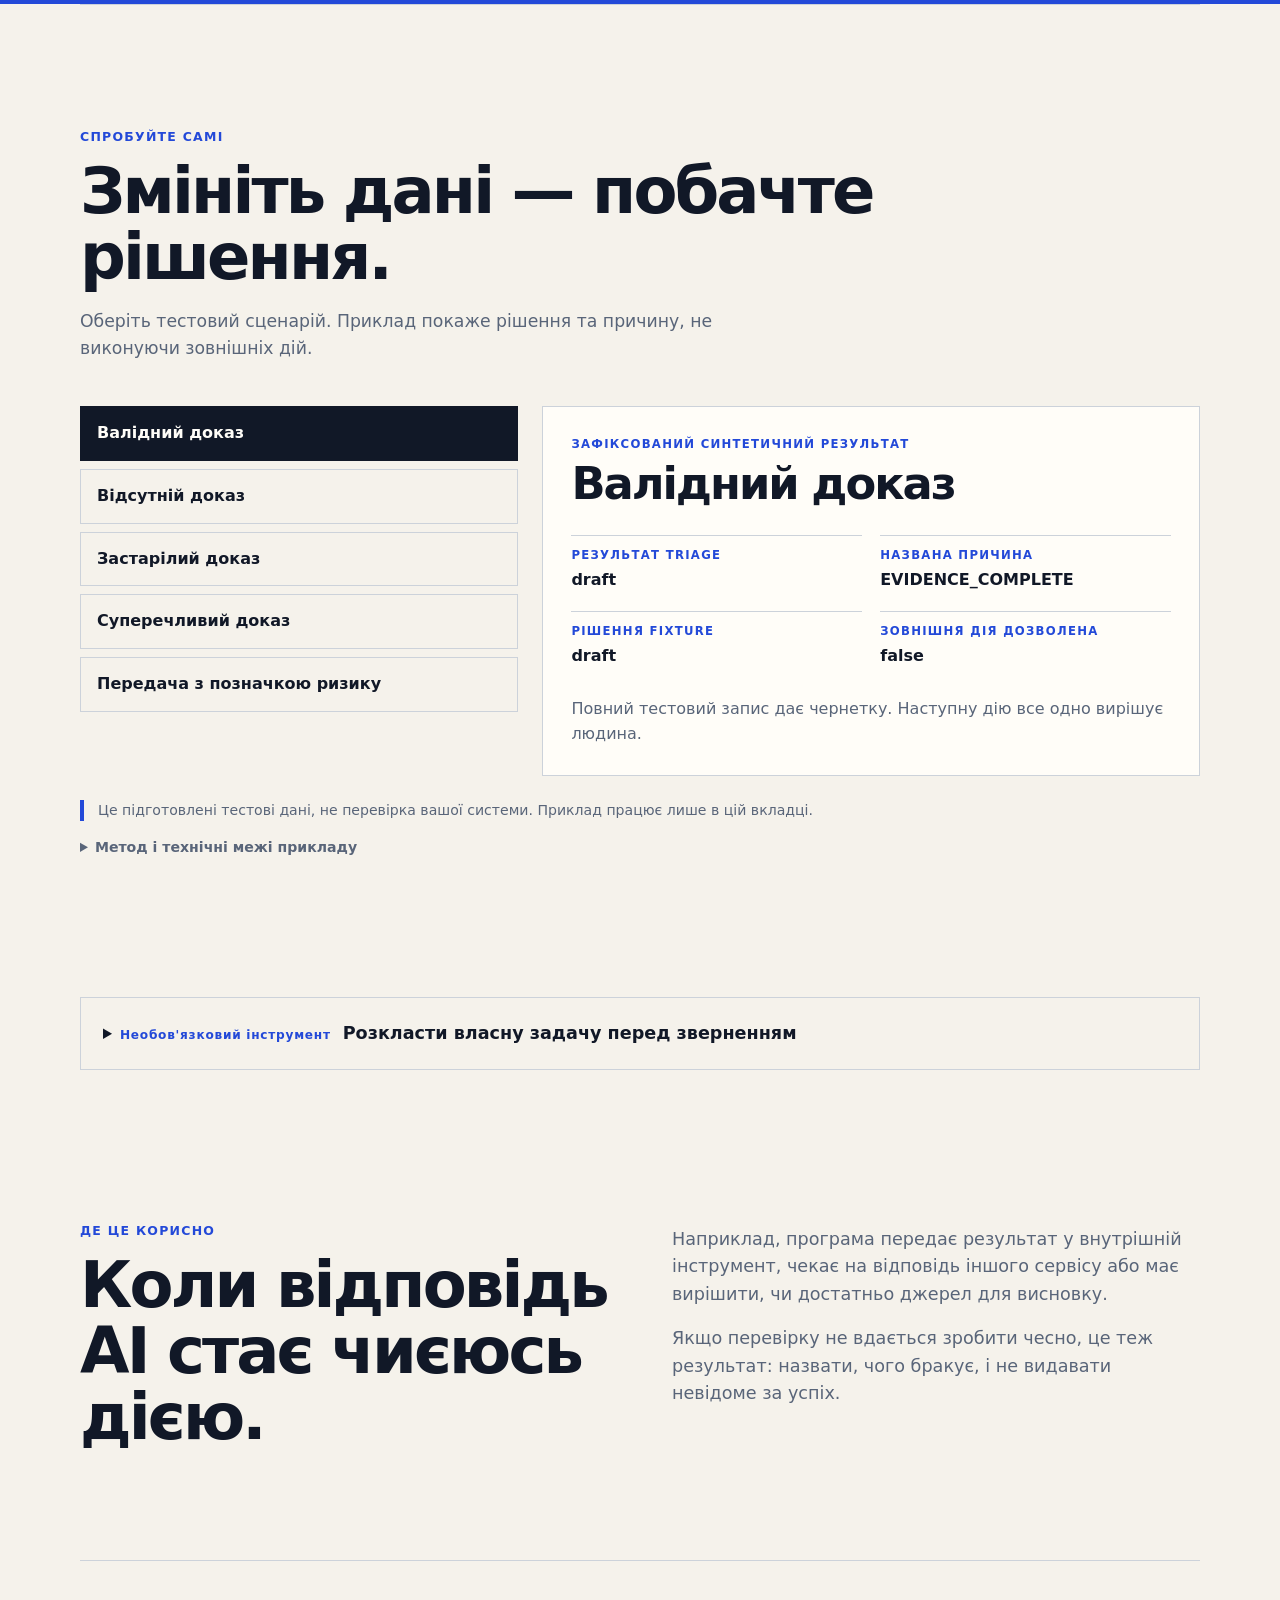
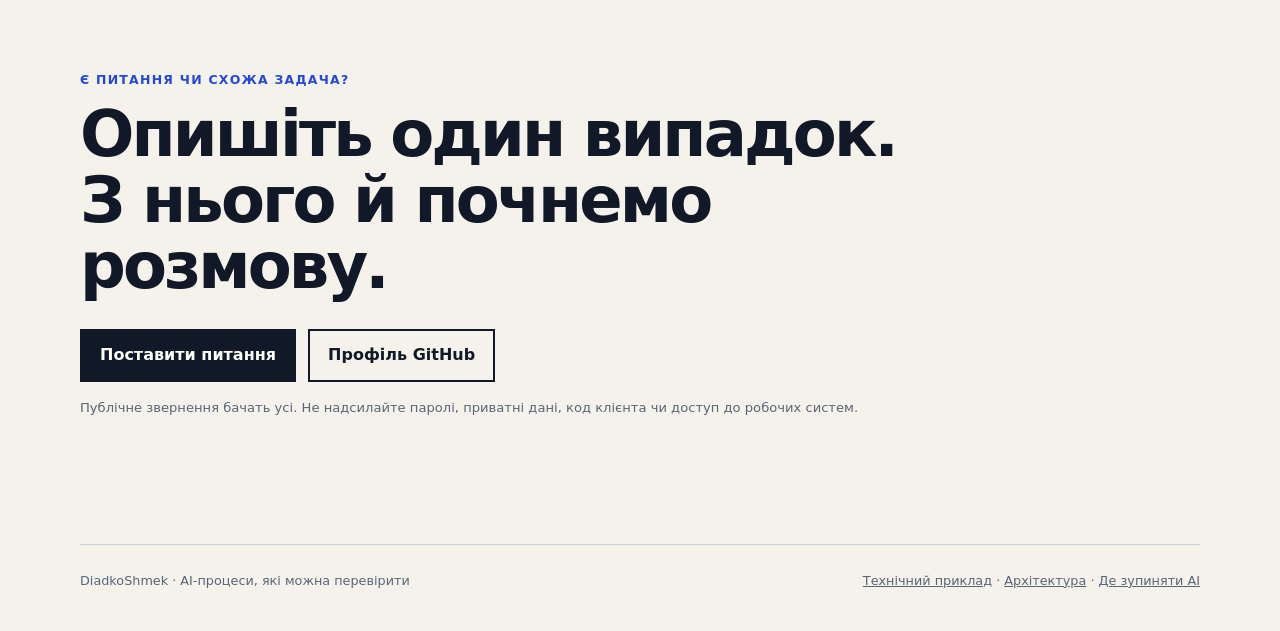
==== commit bf89065c: "Use project attribution and remove personal identity from public materials" ====
--- a/docs/index.html
+++ b/docs/index.html
@@ -4,18 +4,18 @@
   <meta charset="utf-8">
   <meta name="viewport" content="width=device-width, initial-scale=1">
   <meta name="description" content="Відкриті приклади AI-процесів, які зупиняються на неповних даних і залишають важливе рішення людині.">
-  <title>AI-процеси, які можна перевірити — Артур Онисько</title>
+  <title>AI-процеси, які можна перевірити — DiadkoShmek</title>
   <link rel="canonical" href="https://diadkoshmek.github.io/evidence-gated-agent-workflows/">
   <link rel="alternate" hreflang="uk" href="https://diadkoshmek.github.io/evidence-gated-agent-workflows/">
   <link rel="alternate" hreflang="en" href="https://diadkoshmek.github.io/evidence-gated-agent-workflows/en.html">
   <link rel="alternate" hreflang="x-default" href="https://diadkoshmek.github.io/evidence-gated-agent-workflows/en.html">
   <meta property="og:type" content="website">
-  <meta property="og:site_name" content="Артур Онисько · нотатки про AI-процеси">
-  <meta property="og:title" content="AI-процеси, які можна перевірити — Артур Онисько">
+  <meta property="og:site_name" content="DiadkoShmek · нотатки про AI-процеси">
+  <meta property="og:title" content="AI-процеси, які можна перевірити — DiadkoShmek">
   <meta property="og:description" content="Відкриті приклади AI-процесів, які зупиняються на неповних даних і залишають важливе рішення людині.">
   <meta property="og:url" content="https://diadkoshmek.github.io/evidence-gated-agent-workflows/">
   <meta name="twitter:card" content="summary">
-  <meta name="twitter:title" content="AI-процеси, які можна перевірити — Артур Онисько">
+  <meta name="twitter:title" content="AI-процеси, які можна перевірити — DiadkoShmek">
   <meta name="twitter:description" content="Відкриті приклади AI-процесів, які зупиняються на неповних даних і залишають важливе рішення людині.">
   <script type="application/ld+json">{"@context":"https://schema.org","@type":"WebPage","name":"AI-процеси, які можна перевірити","description":"Відкриті приклади AI-процесів, які зупиняються на неповних даних і залишають важливе рішення людині.","url":"https://diadkoshmek.github.io/evidence-gated-agent-workflows/","inLanguage":"uk","author":{"@type":"Person","name":"DiadkoShmek"}}</script>
   <link rel="stylesheet" href="styles.css">
@@ -25,7 +25,7 @@
 </head>
 <body>
   <header class="nav shell">
-    <a class="mark" href="#top" aria-label="На початок">Артур<span>/AI</span></a>
+    <a class="mark" href="#top" aria-label="На початок">DiadkoShmek<span>/AI</span></a>
     <nav aria-label="Основна навігація">
       <a href="#proof">Приклади</a>
       <a href="architecture.html">Як це працює</a>
@@ -41,7 +41,7 @@
       <p class="lede">Я будую невеликі приклади AI-процесів, у яких видно, що система отримала, чому пішла далі або зупинилася і де рішення потрібне людині. Код і тести відкриті: можна перевірити самому.</p>
       <div class="actions">
         <a class="button primary" href="https://github.com/DiadkoShmek/evidence-gated-agent-workflows">Відкрити код</a>
-        <a class="button secondary" href="mailto:207617272+DiadkoShmek@users.noreply.github.com?subject=One%20broken%20AI%20handoff">Написати Артуру</a>
+        <a class="button secondary" href="https://github.com/DiadkoShmek">Профіль GitHub</a>
       </div>
     </section>
 
@@ -188,8 +188,8 @@
     </details>
 
     <section class="section shell fit"><div><p class="eyebrow">Де це корисно</p><h2>Коли відповідь AI стає чиєюсь дією.</h2></div><div class="fit-copy"><p>Наприклад, програма передає результат у внутрішній інструмент, чекає на відповідь іншого сервісу або має вирішити, чи достатньо джерел для висновку.</p><p>Якщо перевірку не вдається зробити чесно, це теж результат: назвати, чого бракує, і не видавати невідоме за успіх.</p></div></section>
-    <section class="closing shell"><p class="eyebrow">Є питання чи схожа задача?</p><h2>Опишіть один випадок. З нього й почнемо розмову.</h2><div class="actions"><a class="button primary" href="https://github.com/DiadkoShmek/evidence-gated-agent-workflows/issues/new?template=client-inquiry.yml">Поставити питання</a><a class="button secondary" href="mailto:207617272+DiadkoShmek@users.noreply.github.com?subject=One%20broken%20AI%20handoff">Написати Артуру</a></div><p class="micro">Публічне звернення бачать усі. Не надсилайте паролі, приватні дані, код клієнта чи доступ до робочих систем.</p></section>
+    <section class="closing shell"><p class="eyebrow">Є питання чи схожа задача?</p><h2>Опишіть один випадок. З нього й почнемо розмову.</h2><div class="actions"><a class="button primary" href="https://github.com/DiadkoShmek/evidence-gated-agent-workflows/issues/new?template=client-inquiry.yml">Поставити питання</a><a class="button secondary" href="https://github.com/DiadkoShmek">Профіль GitHub</a></div><p class="micro">Публічне звернення бачать усі. Не надсилайте паролі, приватні дані, код клієнта чи доступ до робочих систем.</p></section>
   </main>
-  <footer class="shell"><span>Артур Онисько · AI-процеси, які можна перевірити</span><span><a href="case-study.html">Технічний приклад</a> · <a href="architecture.html">Архітектура</a> · <a href="ai-systems-sprint.html">Де зупиняти AI</a></span></footer>
+  <footer class="shell"><span>DiadkoShmek · AI-процеси, які можна перевірити</span><span><a href="case-study.html">Технічний приклад</a> · <a href="architecture.html">Архітектура</a> · <a href="ai-systems-sprint.html">Де зупиняти AI</a></span></footer>
 </body>
 </html>
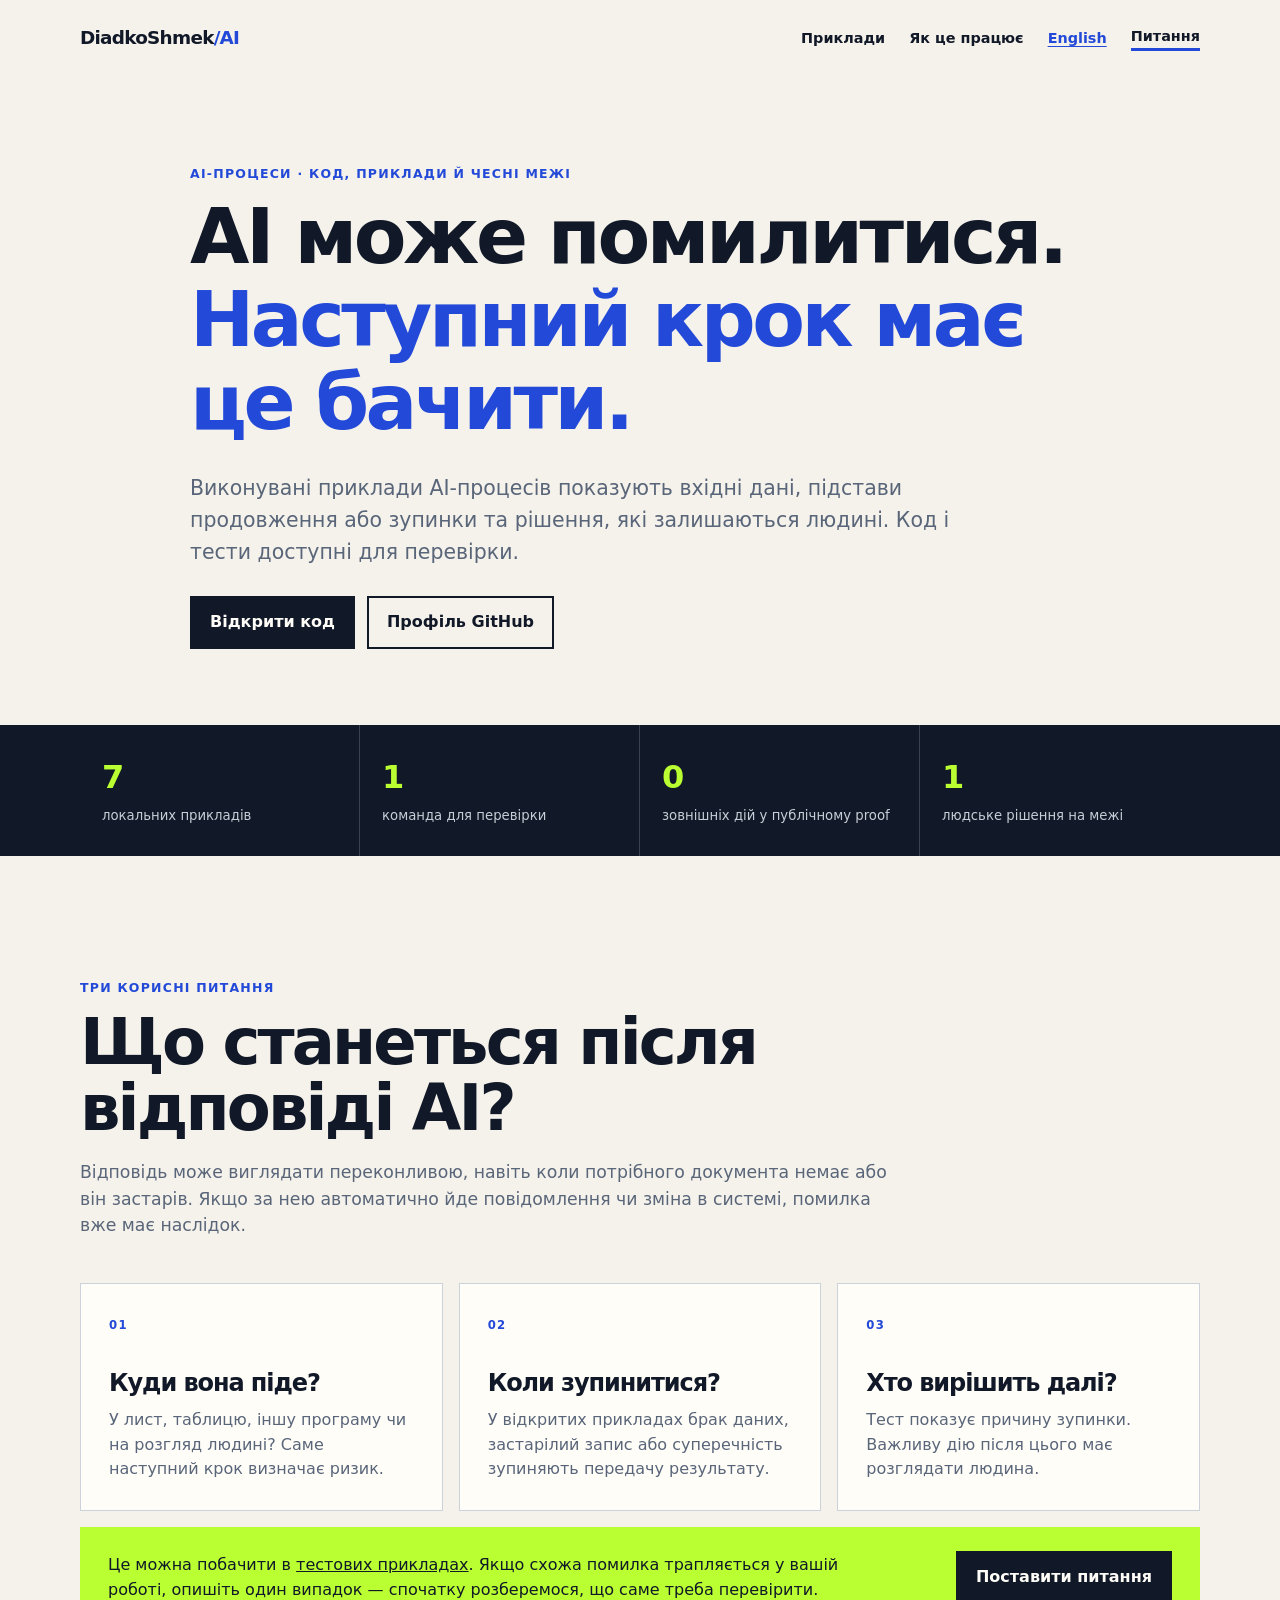
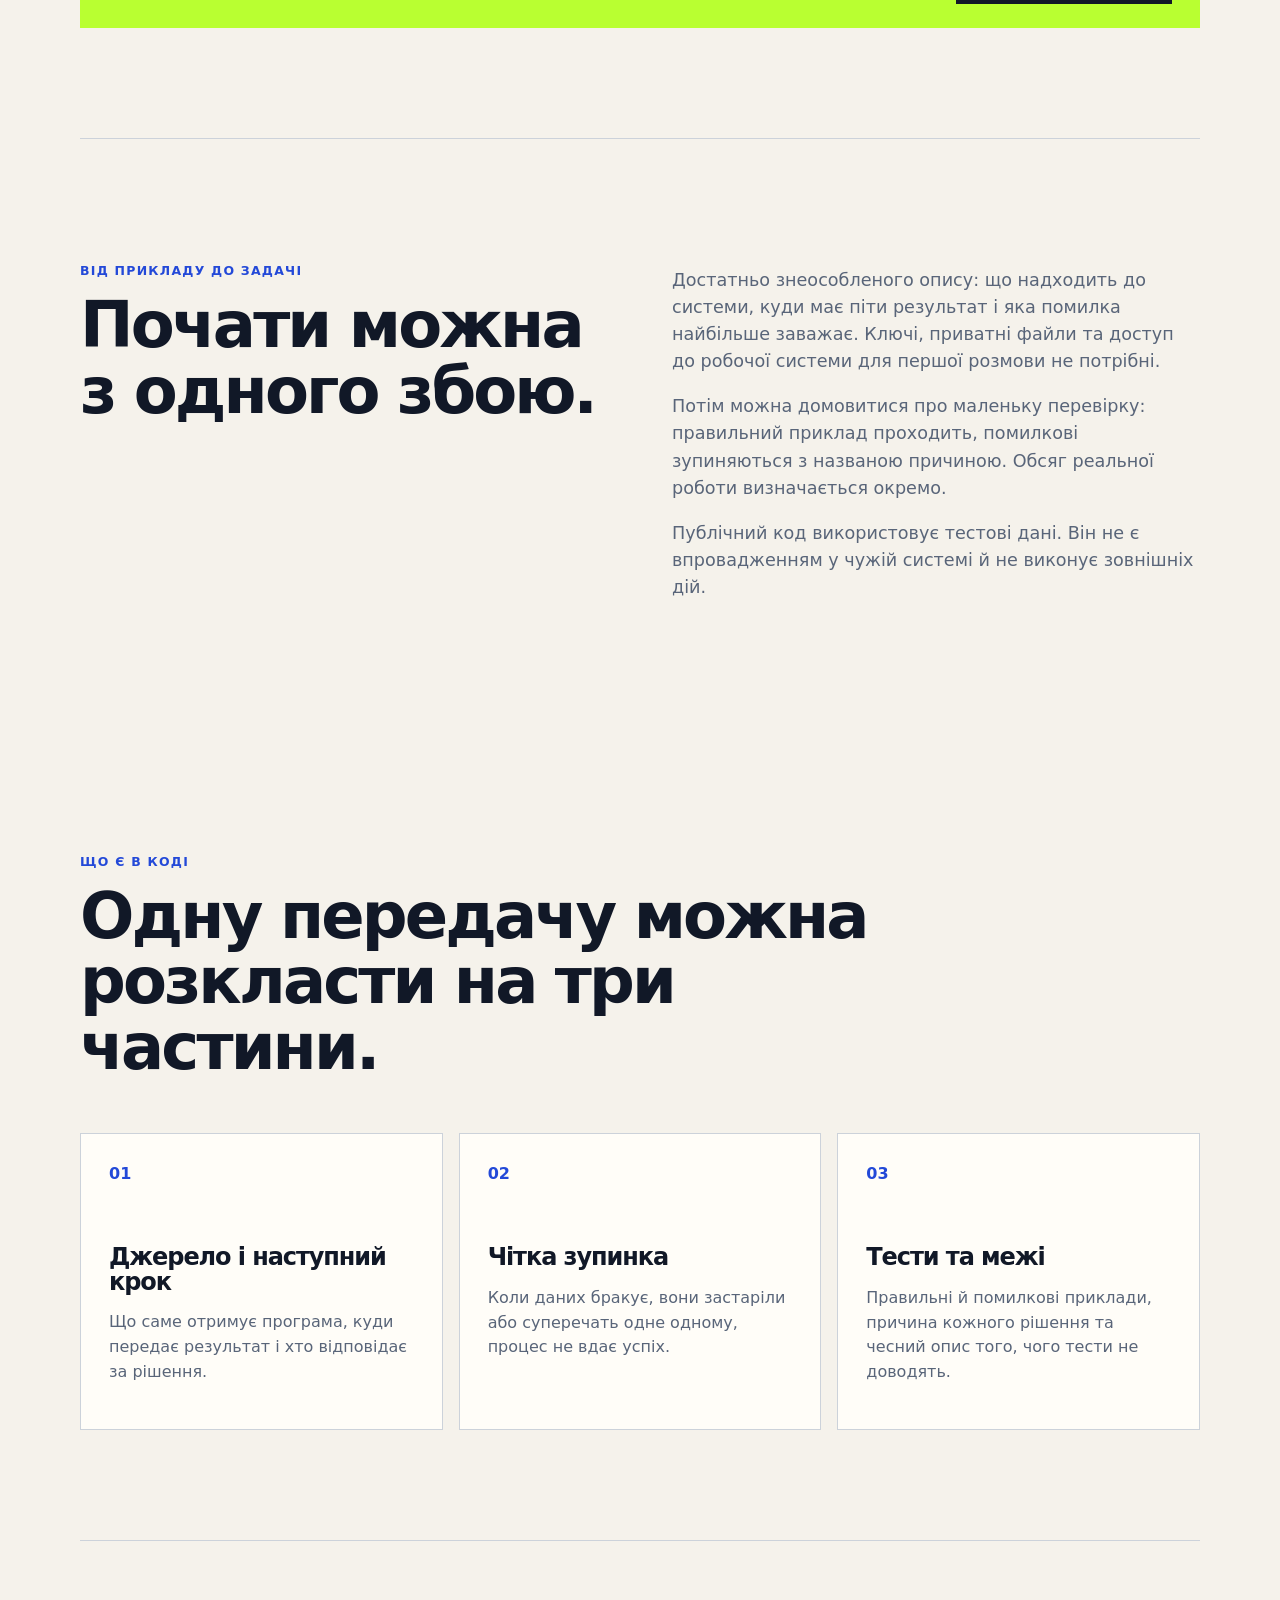
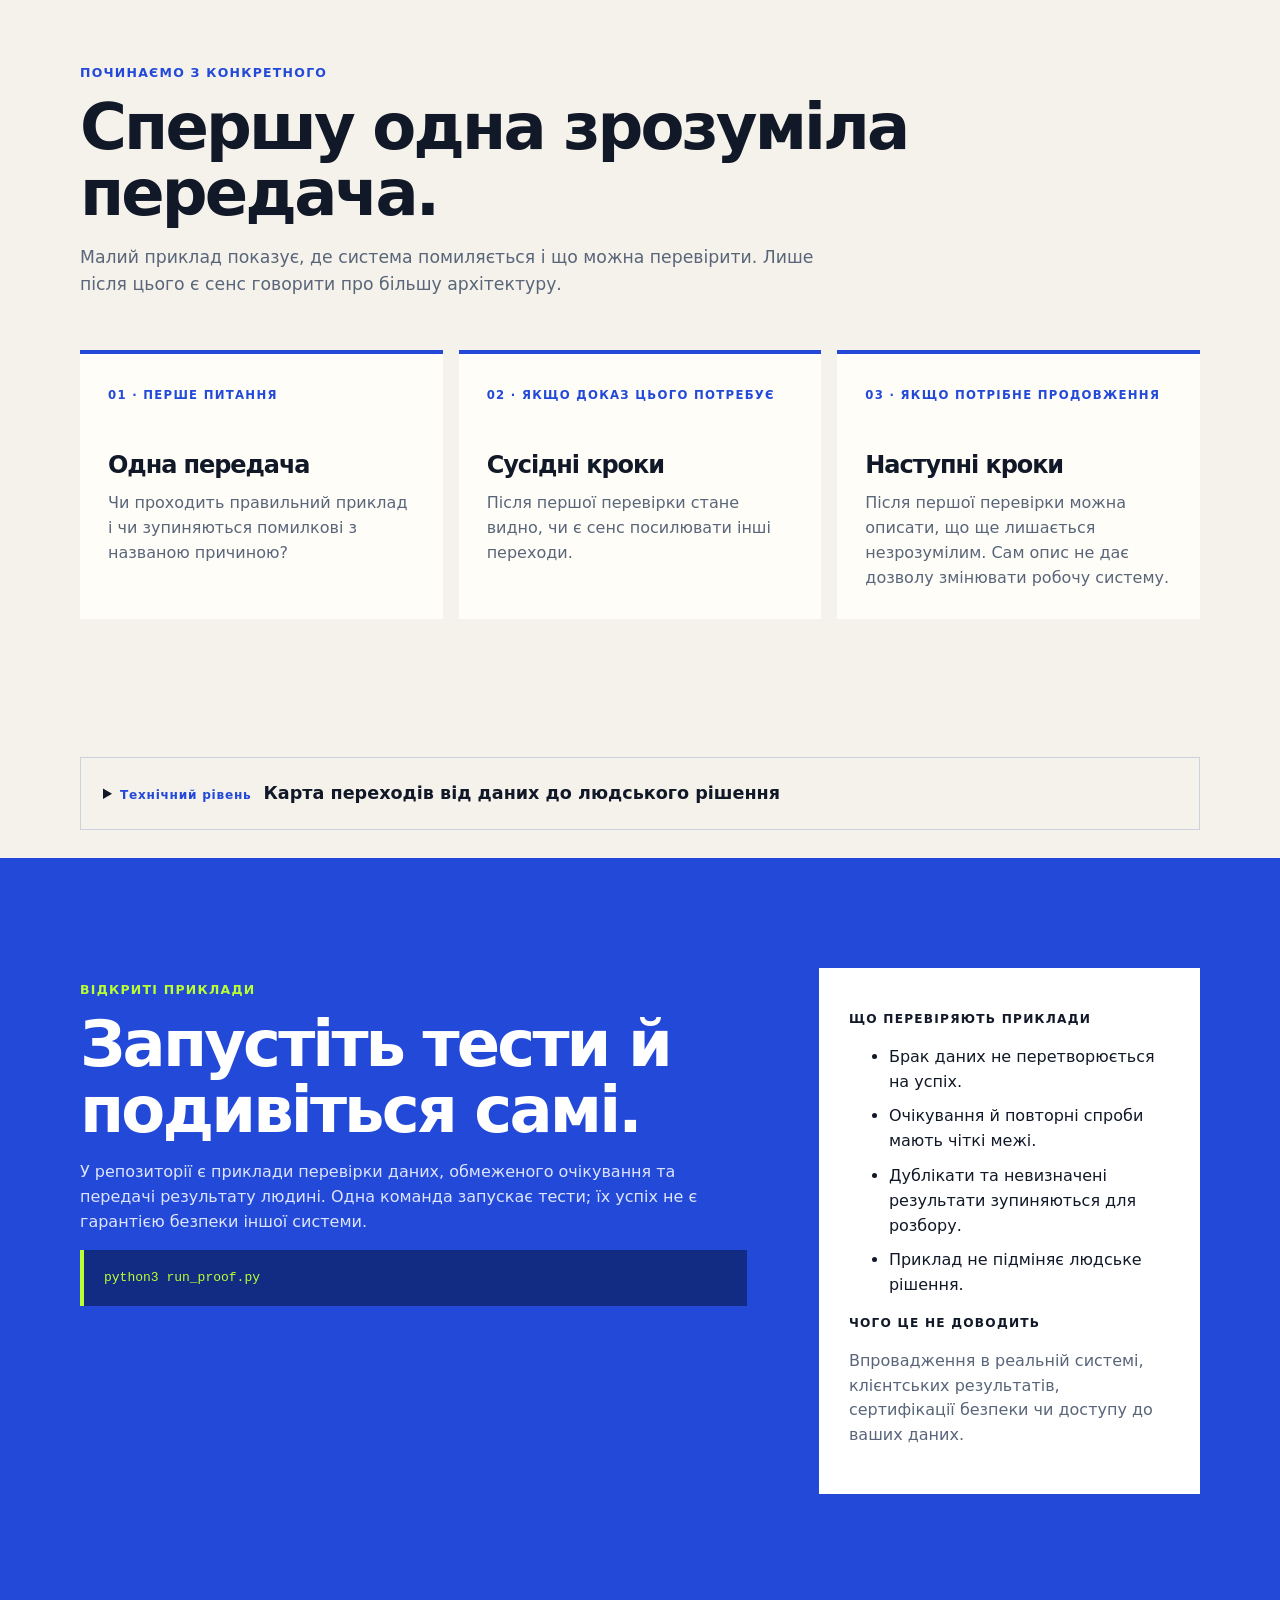
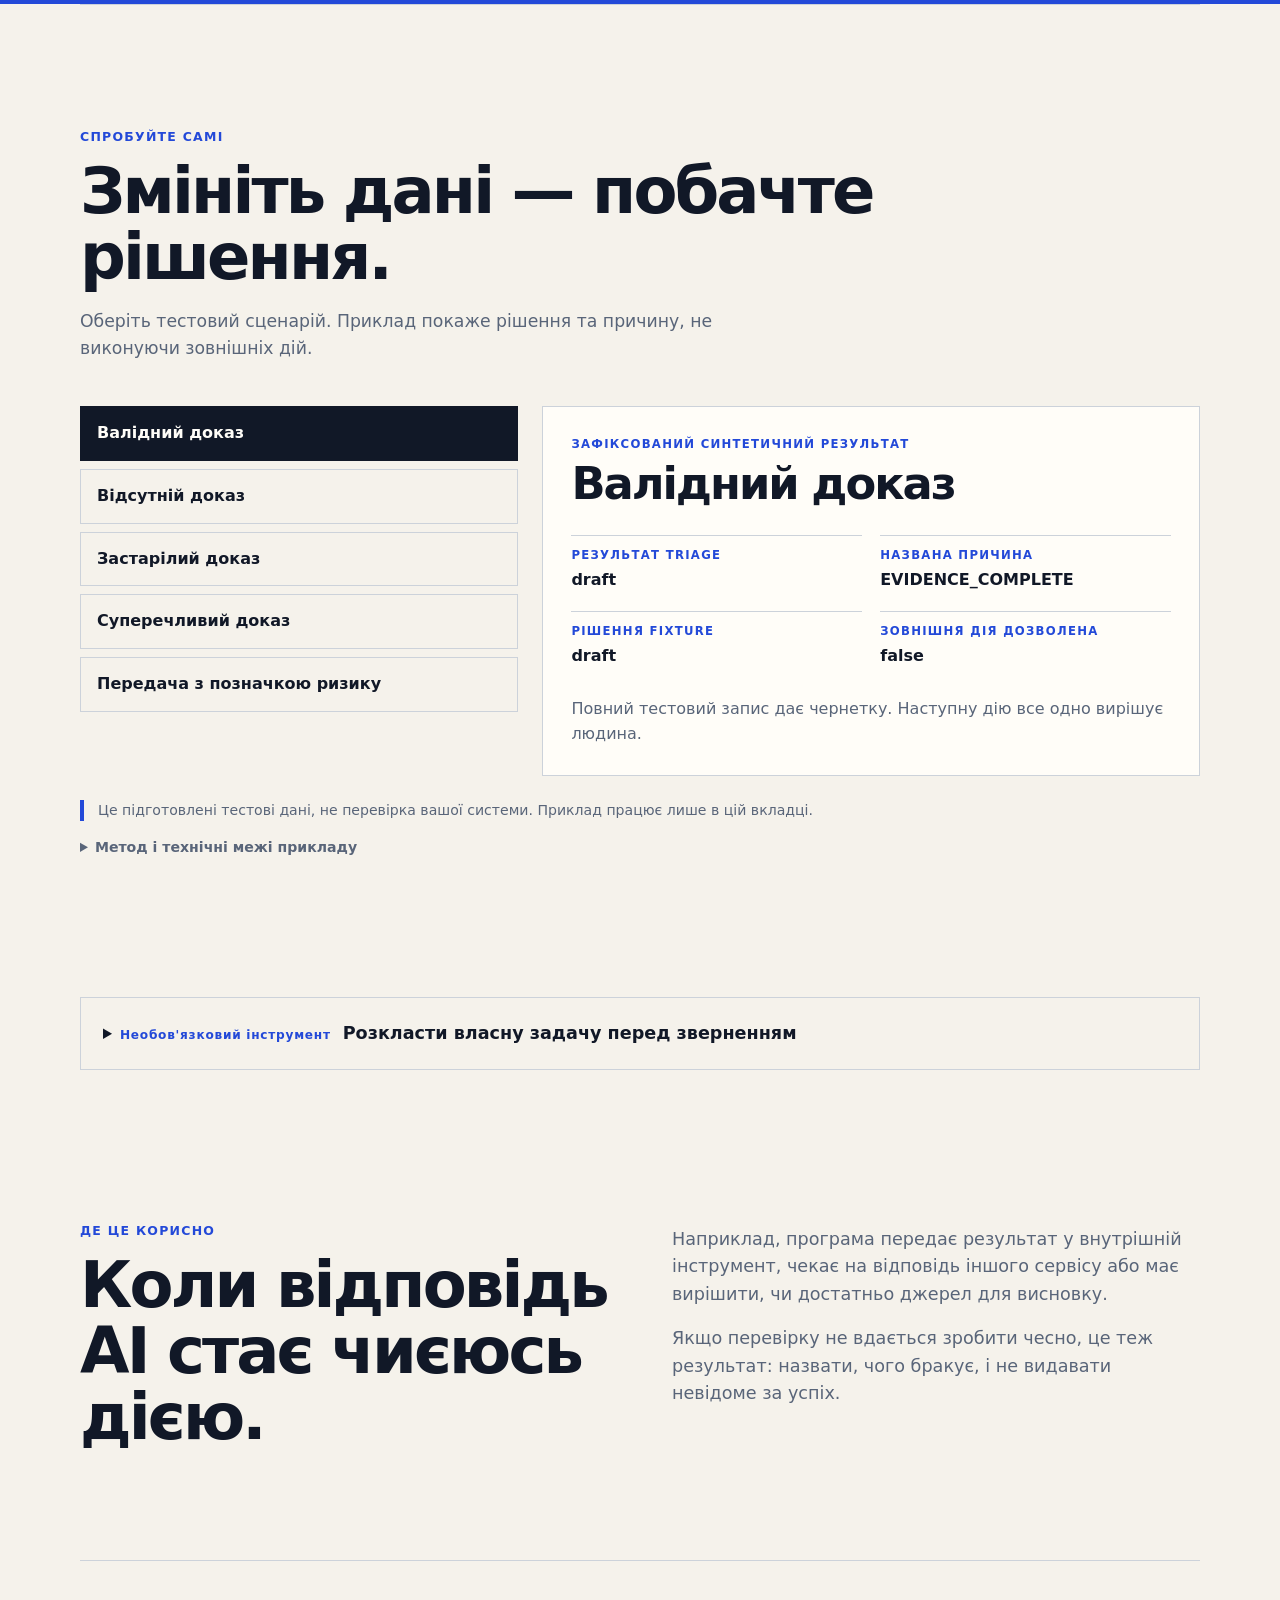
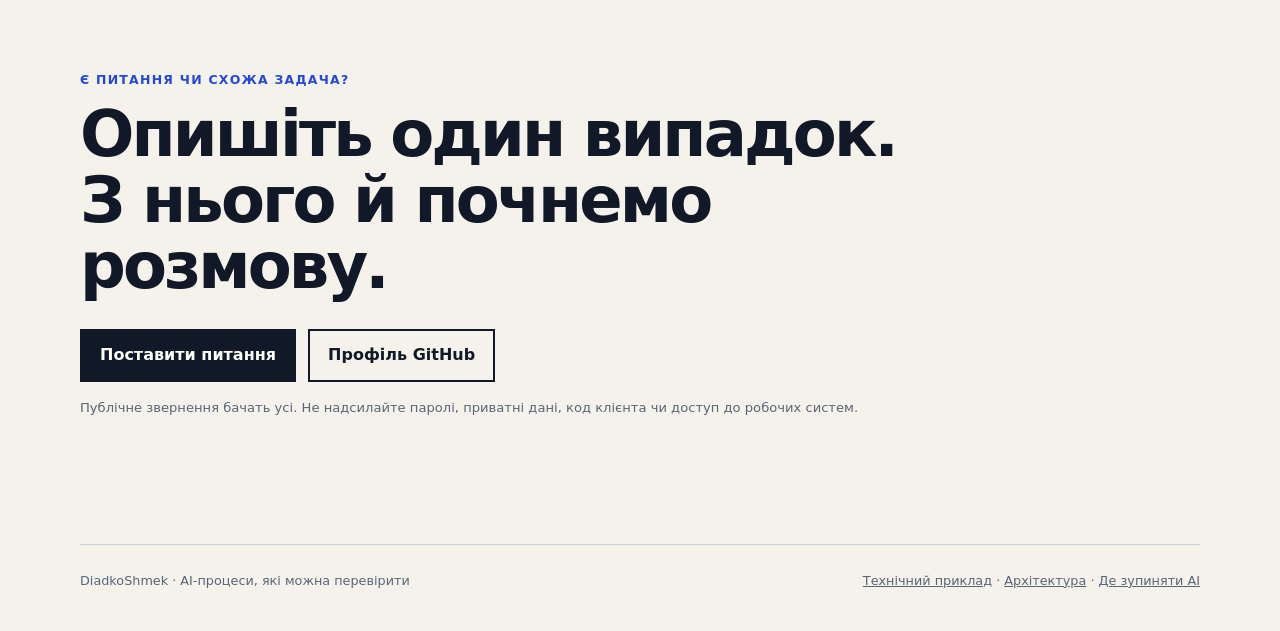
==== commit 80fd7e5e: "docs: focus public pages on workflows and verification" ====
--- a/docs/index.html
+++ b/docs/index.html
@@ -38,7 +38,7 @@
     <section class="hero shell">
       <p class="eyebrow">AI-процеси · код, приклади й чесні межі</p>
       <h1>AI може помилитися.<br><em>Наступний крок має це бачити.</em></h1>
-      <p class="lede">Я будую невеликі приклади AI-процесів, у яких видно, що система отримала, чому пішла далі або зупинилася і де рішення потрібне людині. Код і тести відкриті: можна перевірити самому.</p>
+      <p class="lede">Виконувані приклади AI-процесів показують вхідні дані, підстави продовження або зупинки та рішення, які залишаються людині. Код і тести доступні для перевірки.</p>
       <div class="actions">
         <a class="button primary" href="https://github.com/DiadkoShmek/evidence-gated-agent-workflows">Відкрити код</a>
         <a class="button secondary" href="https://github.com/DiadkoShmek">Профіль GitHub</a>
